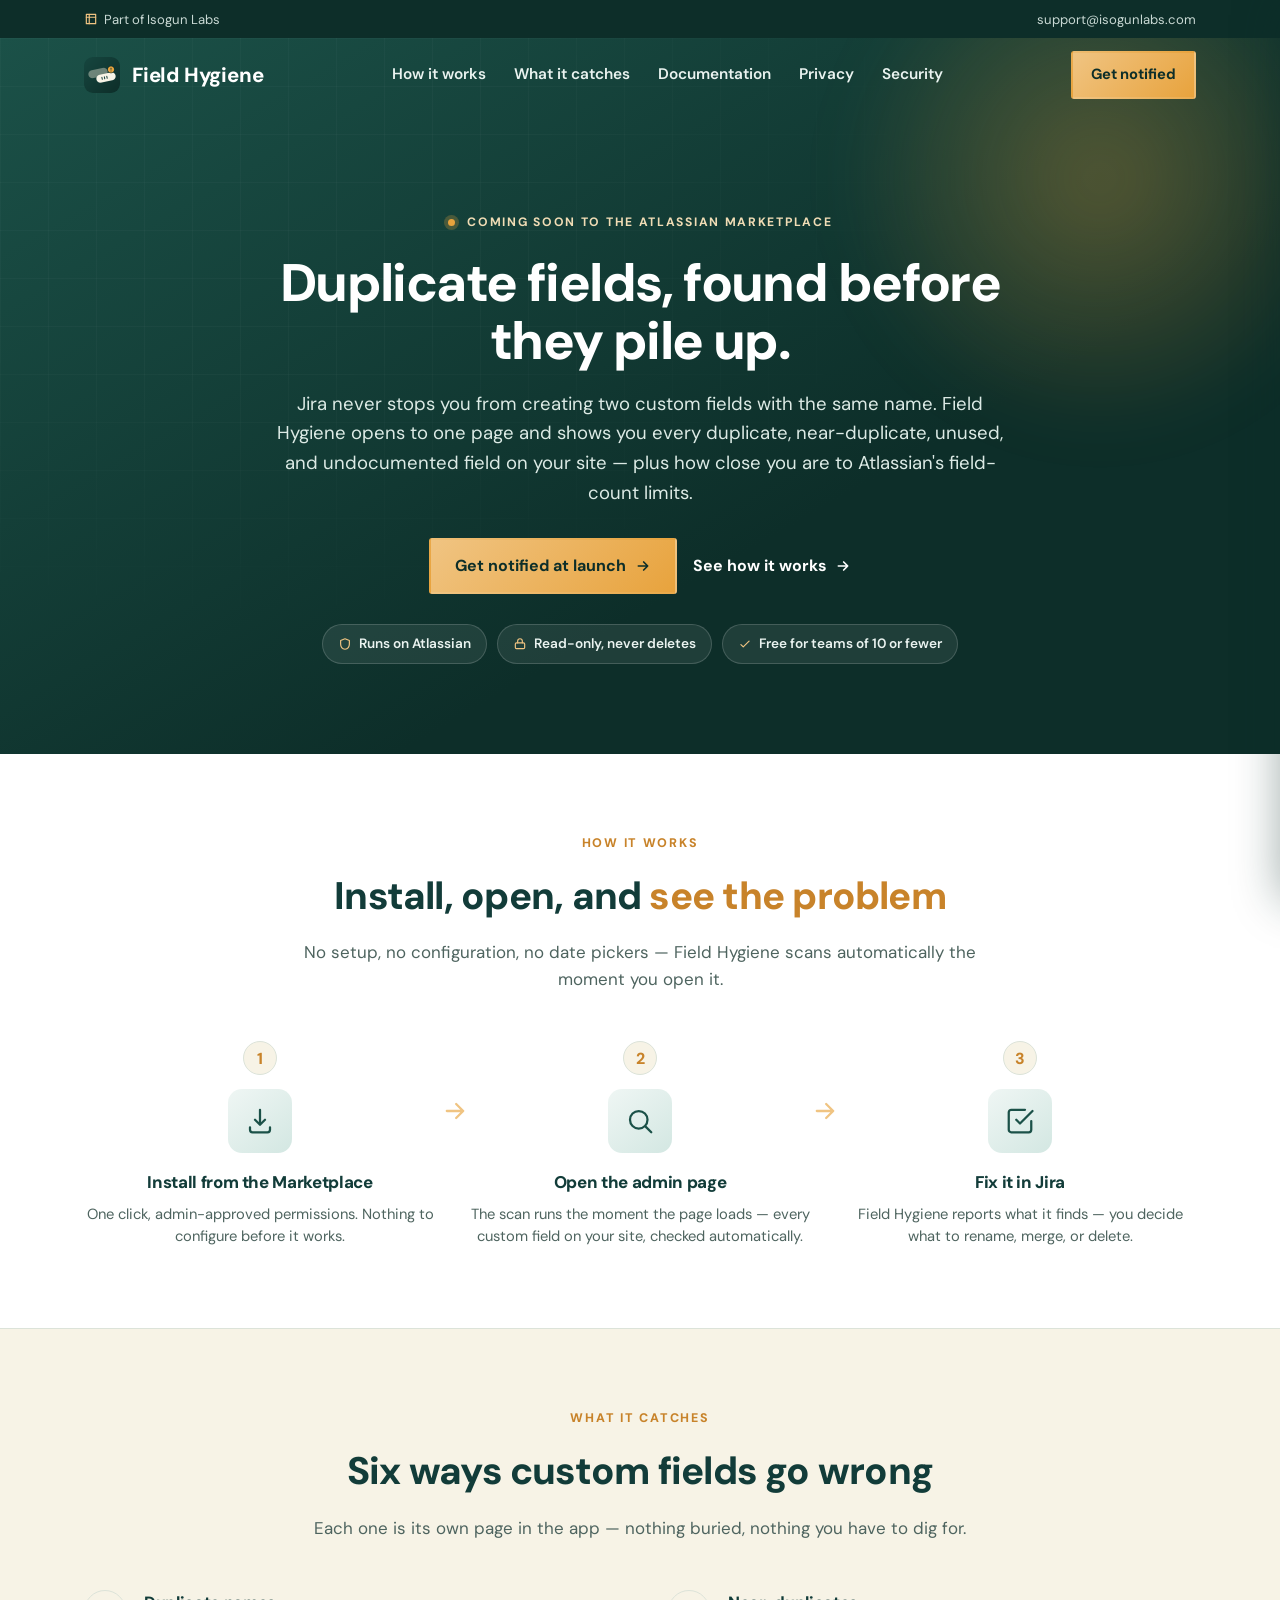
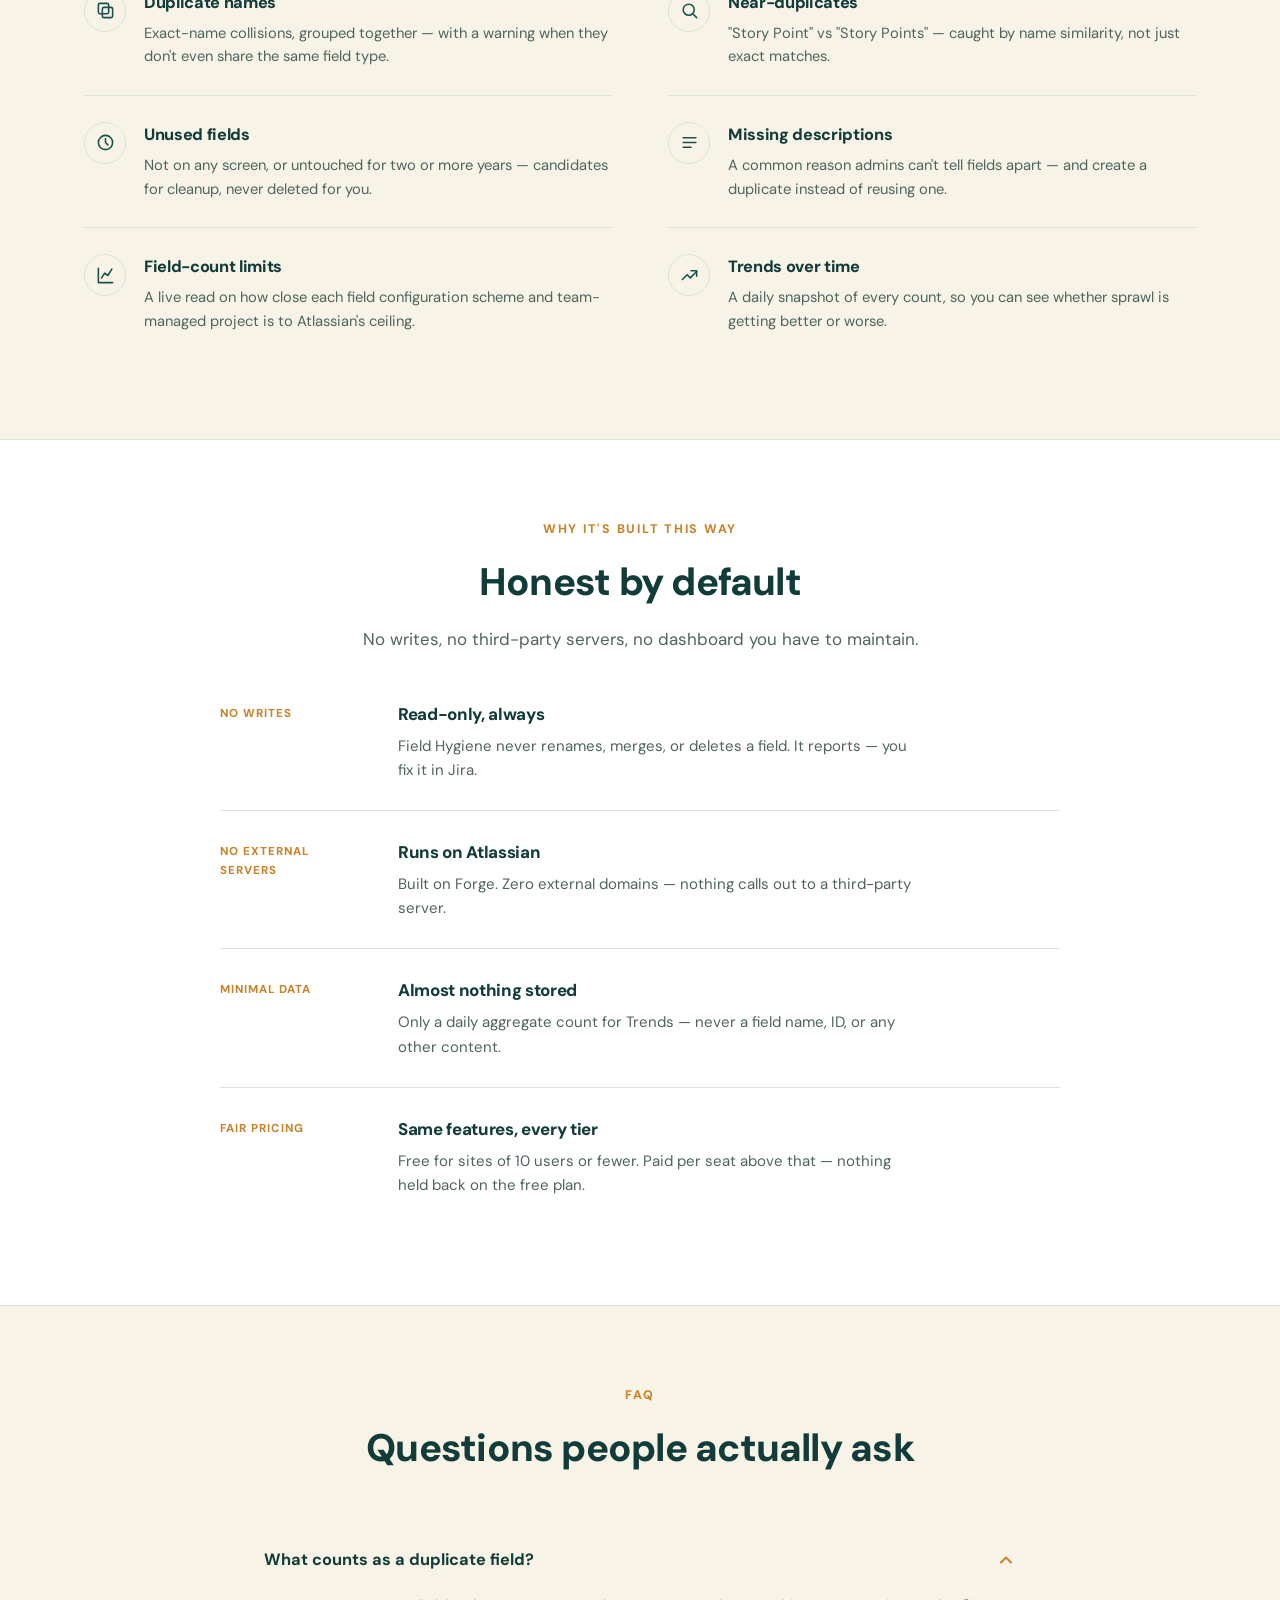
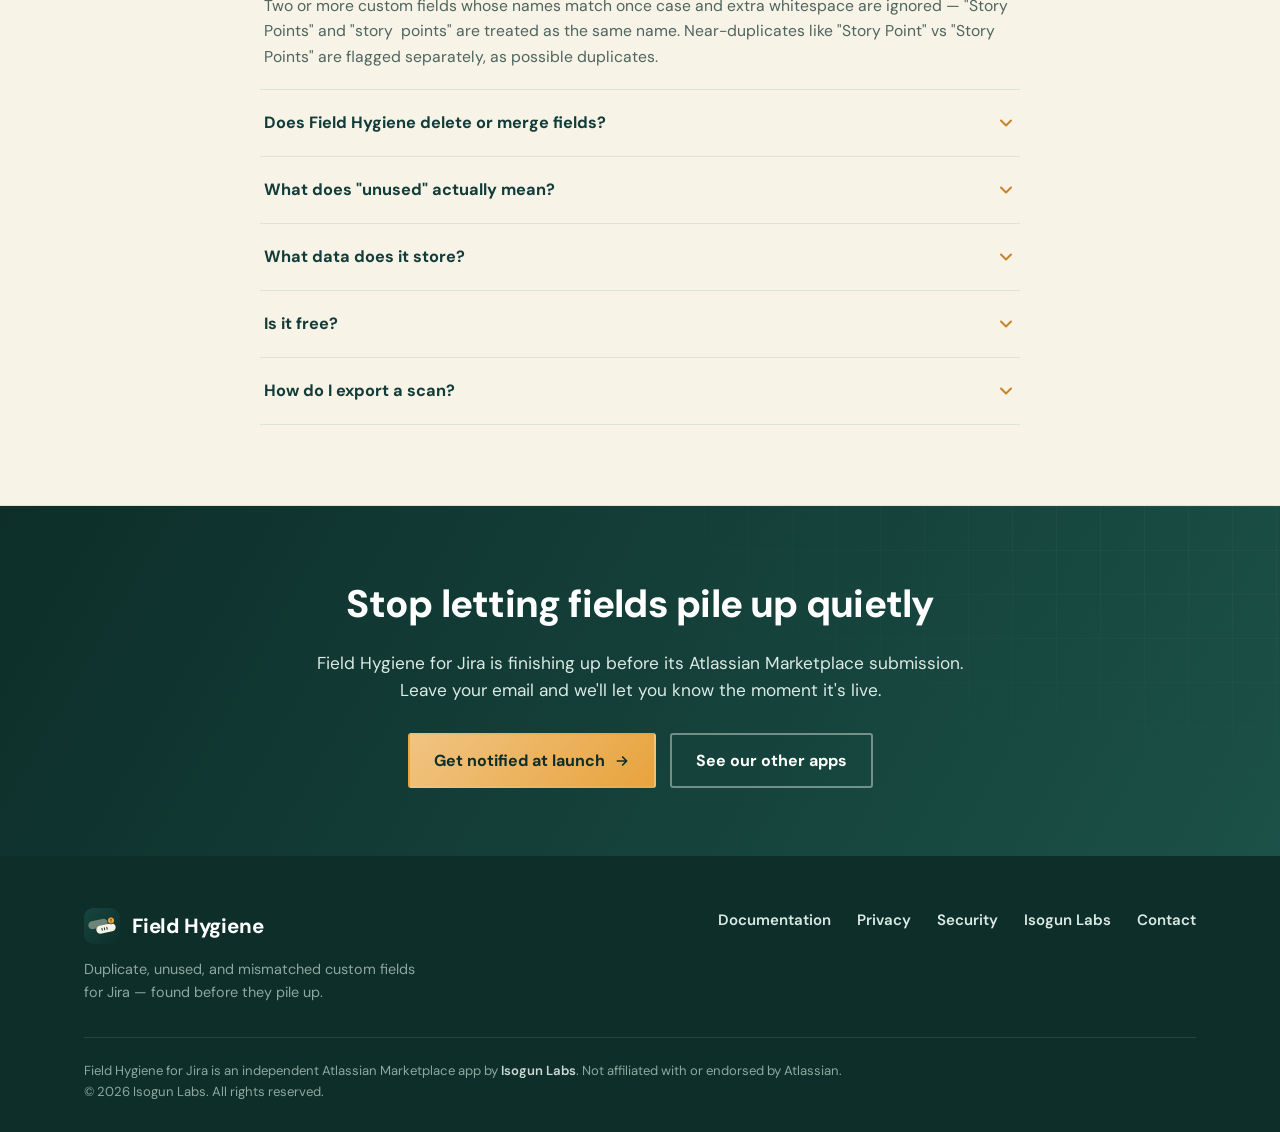
==== index.html @ 9a9a5053 "Replace card grids with two distinct list layouts, add SEO metadata "What it catches" and "Why it's " ====
<!doctype html>
<html lang="en">
<head>
<meta charset="utf-8">
<meta name="viewport" content="width=device-width, initial-scale=1">
<meta name="color-scheme" content="light">
<meta name="author" content="Isogun Labs">
<meta name="robots" content="index, follow">
<meta name="theme-color" content="#123C39">
<!-- Google Search Console: verify via DNS TXT at Porkbun once this property is registered, matching the isogunlabs-home/Recap pattern — no meta tag needed. -->
<!-- Bing Webmaster Tools: <meta name="msvalidate.01" content="PASTE_TOKEN_HERE"> once registered. -->
<title>Field Hygiene for Jira — Find Duplicate & Unused Custom Fields</title>
<meta name="description" content="Field Hygiene for Jira finds duplicate, unused, and mismatched custom fields on one page — before they become clutter. Runs entirely on Atlassian.">
<link rel="canonical" href="https://field-hygiene.isogunlabs.com/">

<meta property="og:type" content="website">
<meta property="og:title" content="Field Hygiene for Jira — Find Duplicate & Unused Custom Fields">
<meta property="og:description" content="Duplicate fields, unused fields, missing descriptions, and how close you are to Atlassian's field-count limits — one page, no setup.">
<meta property="og:url" content="https://field-hygiene.isogunlabs.com/">
<meta property="og:image" content="https://field-hygiene.isogunlabs.com/assets/img/field-hygiene-thumbnail.png">
<meta property="og:image:width" content="1280">
<meta property="og:image:height" content="720">
<meta property="og:site_name" content="Field Hygiene for Jira">
<meta property="og:locale" content="en_US">
<meta name="twitter:card" content="summary_large_image">
<meta name="twitter:site" content="@isogunlabs">
<meta name="twitter:title" content="Field Hygiene for Jira">
<meta name="twitter:description" content="Duplicate fields, unused fields, missing descriptions, and field-count limits — one page, no setup.">
<meta name="twitter:image" content="https://field-hygiene.isogunlabs.com/assets/img/field-hygiene-thumbnail.png">

<link rel="icon" href="/assets/img/field-hygiene-logo.svg" type="image/svg+xml">
<link rel="icon" href="/assets/img/field-hygiene-logo-144.png" sizes="144x144" type="image/png">
<link rel="apple-touch-icon" href="/assets/img/field-hygiene-logo-144.png">

<link rel="preload" as="font" type="font/woff2" href="/assets/fonts/dm-sans-latin.woff2" crossorigin>

<script type="application/ld+json">
{
  "@context": "https://schema.org",
  "@graph": [
    {
      "@type": "Organization",
      "name": "Isogun Labs",
      "url": "https://isogunlabs.com/",
      "logo": "https://field-hygiene.isogunlabs.com/assets/img/field-hygiene-logo-144.png",
      "sameAs": [
        "https://www.linkedin.com/company/isogun-labs",
        "https://x.com/isogunlabs",
        "https://www.instagram.com/isogunlabs/",
        "https://www.youtube.com/@isogun_labs"
      ]
    },
    {
      "@type": "BreadcrumbList",
      "itemListElement": [
        { "@type": "ListItem", "position": 1, "name": "Field Hygiene for Jira", "item": "https://field-hygiene.isogunlabs.com/" }
      ]
    },
    {
      "@type": "SoftwareApplication",
      "name": "Field Hygiene for Jira",
      "applicationCategory": "BusinessApplication",
      "operatingSystem": "Atlassian Jira Cloud",
      "url": "https://field-hygiene.isogunlabs.com/",
      "image": "https://field-hygiene.isogunlabs.com/assets/img/field-hygiene-thumbnail.png",
      "description": "Field Hygiene for Jira finds duplicate, near-duplicate, unused, and undocumented custom fields, plus how close your site is to Atlassian's field-count limits, all on one page. Runs entirely on Atlassian.",
      "publisher": { "@type": "Organization", "name": "Isogun Labs", "url": "https://isogunlabs.com/" },
      "offers": {
        "@type": "Offer",
        "price": "0",
        "priceCurrency": "USD",
        "description": "Free for Jira sites of 10 users or fewer, with every feature included. Paid per seat above that, same features at every tier."
      }
    },
    {
      "@type": "FAQPage",
      "mainEntity": [
        {
          "@type": "Question", "name": "What counts as a duplicate field?",
          "acceptedAnswer": { "@type": "Answer", "text": "Two or more custom fields whose names match once case and extra whitespace are ignored — \"Story Points\" and \"story  points\" are treated as the same name. Near-duplicates (like \"Story Point\" vs \"Story Points\") are flagged separately as possible duplicates." }
        },
        {
          "@type": "Question", "name": "Does Field Hygiene delete or merge fields?",
          "acceptedAnswer": { "@type": "Answer", "text": "No. It's read-only — it reports what it finds, and you decide what to do about it directly in Jira. It never renames, merges, or deletes anything." }
        },
        {
          "@type": "Question", "name": "What data does it store?",
          "acceptedAnswer": { "@type": "Answer", "text": "Only a daily aggregate snapshot for the Trends chart — four counts (total custom fields, duplicate groups, unused fields, possible duplicates). Never a field name, field ID, or any other identifying content. See the privacy policy for detail." }
        },
        {
          "@type": "Question", "name": "Is it free?",
          "acceptedAnswer": { "@type": "Answer", "text": "Yes, for sites of 10 users or fewer. Paid per seat above that, with the same features at every tier." }
        }
      ]
    }
  ]
}
</script>

<link rel="stylesheet" href="/assets/css/site.css?v=1">
</head>
<body>

<div class="util">
  <div class="wrap">
    <div class="u-left">
      <svg viewBox="0 0 24 24" fill="none" stroke="currentColor" stroke-width="2" stroke-linecap="round" stroke-linejoin="round" aria-hidden="true"><path d="M4 4h16v16H4z"/><path d="M4 9h16M9 4v16"/></svg>
      <a href="https://isogunlabs.com/">Part of Isogun Labs</a>
    </div>
    <div class="u-right"><a href="mailto:support@isogunlabs.com">support@isogunlabs.com</a></div>
  </div>
</div>

<nav class="nav">
  <div class="wrap">
    <a class="logo" href="/">
      <img src="/assets/img/field-hygiene-logo-144.png" alt="" width="36" height="36">
      <b>Field Hygiene</b>
    </a>
    <div class="nav-mid">
      <a href="#how">How it works</a>
      <a href="#catches">What it catches</a>
      <a href="docs.html">Documentation</a>
      <a href="privacy.html">Privacy</a>
      <a href="security.html">Security</a>
    </div>
    <div class="nav-right">
      <a class="btn btn-amber btn-sm" href="mailto:support@isogunlabs.com?subject=Notify%20me%20when%20Field%20Hygiene%20launches">Get notified</a>
      <button class="hamburger" aria-label="Open menu" aria-expanded="false" aria-controls="mobile-drawer">
        <span></span><span></span><span></span>
      </button>
    </div>
  </div>
</nav>

<div class="drawer-overlay"></div>
<aside class="drawer" id="mobile-drawer">
  <div class="d-head">
    <a class="logo" href="/">
      <img src="/assets/img/field-hygiene-logo-144.png" alt="" width="32" height="32">
      <b>Field Hygiene</b>
    </a>
    <button class="d-close" aria-label="Close menu">
      <svg viewBox="0 0 24 24" fill="none" stroke="currentColor" stroke-width="2.2" stroke-linecap="round" stroke-linejoin="round"><path d="M6 6l12 12M18 6 6 18"/></svg>
    </button>
  </div>
  <nav>
    <a class="d-link" href="#how">How it works</a>
    <a class="d-link" href="#catches">What it catches</a>
    <a class="d-link" href="docs.html">Documentation</a>
    <a class="d-link" href="privacy.html">Privacy</a>
    <a class="d-link" href="security.html">Security</a>
  </nav>
  <a class="btn btn-amber" href="mailto:support@isogunlabs.com?subject=Notify%20me%20when%20Field%20Hygiene%20launches">Get notified</a>
</aside>

<header class="hero">
  <div class="hero-facets" aria-hidden="true"></div>
  <div class="hero-glow" aria-hidden="true"></div>
  <div class="wrap">
    <span class="eyebrow"><span class="dot"></span> Coming soon to the Atlassian Marketplace</span>
    <h1>Duplicate fields, found before they pile up.</h1>
    <p class="lead">Jira never stops you from creating two custom fields with the same name. Field Hygiene opens to one page and shows you every duplicate, near-duplicate, unused, and undocumented field on your site — plus how close you are to Atlassian's field-count limits.</p>
    <div class="hero-actions">
      <a class="btn btn-amber" href="mailto:support@isogunlabs.com?subject=Notify%20me%20when%20Field%20Hygiene%20launches">Get notified at launch
        <svg aria-hidden="true" viewBox="0 0 24 24" fill="none" stroke="currentColor" stroke-width="2.5" stroke-linecap="round" stroke-linejoin="round"><path d="M5 12h14M13 6l6 6-6 6"/></svg>
      </a>
      <a class="btn-text" href="#how">See how it works
        <svg aria-hidden="true" viewBox="0 0 24 24" fill="none" stroke="currentColor" stroke-width="2.5" stroke-linecap="round" stroke-linejoin="round"><path d="M5 12h14M13 6l6 6-6 6"/></svg>
      </a>
    </div>
    <ul class="trust-chips">
      <li><svg viewBox="0 0 24 24" fill="none" stroke="currentColor" stroke-width="2" stroke-linecap="round" stroke-linejoin="round" aria-hidden="true"><path d="M12 3 4.5 6v6c0 5 3.4 8.5 7.5 9 4.1-.5 7.5-4 7.5-9V6L12 3Z"/></svg> Runs on Atlassian</li>
      <li><svg viewBox="0 0 24 24" fill="none" stroke="currentColor" stroke-width="2" stroke-linecap="round" stroke-linejoin="round" aria-hidden="true"><rect x="4" y="10" width="16" height="10" rx="2"/><path d="M8 10V7a4 4 0 0 1 8 0v3"/></svg> Read-only, never deletes</li>
      <li><svg viewBox="0 0 24 24" fill="none" stroke="currentColor" stroke-width="2" stroke-linecap="round" stroke-linejoin="round" aria-hidden="true"><path d="m5 13 4 4L19 7"/></svg> Free for teams of 10 or fewer</li>
    </ul>
  </div>
</header>

<section class="block reveal" id="how">
  <div class="wrap">
    <div class="section-head">
      <div class="kicker">How it works</div>
      <h2>Install, open, and <span class="amber">see the problem</span></h2>
      <p>No setup, no configuration, no date pickers — Field Hygiene scans automatically the moment you open it.</p>
    </div>
    <div class="flow">
      <div class="flow-step">
        <div class="num">1</div>
        <div class="ic" aria-hidden="true"><svg viewBox="0 0 24 24" fill="none" stroke="currentColor" stroke-width="1.8" stroke-linecap="round" stroke-linejoin="round"><path d="M12 3v12M12 15l-4-4M12 15l4-4"/><path d="M4 17v2a2 2 0 0 0 2 2h12a2 2 0 0 0 2-2v-2"/></svg></div>
        <h3>Install from the Marketplace</h3>
        <p>One click, admin-approved permissions. Nothing to configure before it works.</p>
      </div>
      <div class="flow-arrow" style="left:calc(33.33% - 14px);" aria-hidden="true">
        <svg viewBox="0 0 24 24" fill="none" stroke="currentColor" stroke-width="2" stroke-linecap="round" stroke-linejoin="round"><path d="M5 12h14M13 6l6 6-6 6"/></svg>
      </div>
      <div class="flow-step">
        <div class="num">2</div>
        <div class="ic" aria-hidden="true"><svg viewBox="0 0 24 24" fill="none" stroke="currentColor" stroke-width="1.8" stroke-linecap="round" stroke-linejoin="round"><circle cx="11" cy="11" r="7"/><path d="m21 21-4.3-4.3"/></svg></div>
        <h3>Open the admin page</h3>
        <p>The scan runs the moment the page loads — every custom field on your site, checked automatically.</p>
      </div>
      <div class="flow-arrow" style="left:calc(66.66% - 14px);" aria-hidden="true">
        <svg viewBox="0 0 24 24" fill="none" stroke="currentColor" stroke-width="2" stroke-linecap="round" stroke-linejoin="round"><path d="M5 12h14M13 6l6 6-6 6"/></svg>
      </div>
      <div class="flow-step">
        <div class="num">3</div>
        <div class="ic" aria-hidden="true"><svg viewBox="0 0 24 24" fill="none" stroke="currentColor" stroke-width="1.8" stroke-linecap="round" stroke-linejoin="round"><path d="M9 11l3 3L22 4"/><path d="M21 12v7a2 2 0 0 1-2 2H5a2 2 0 0 1-2-2V5a2 2 0 0 1 2-2h11"/></svg></div>
        <h3>Fix it in Jira</h3>
        <p>Field Hygiene reports what it finds — you decide what to rename, merge, or delete.</p>
      </div>
    </div>
  </div>
</section>

<section class="block reveal" id="catches" style="background:var(--panel); border-top:1px solid var(--line); border-bottom:1px solid var(--line);">
  <div class="wrap">
    <div class="section-head">
      <div class="kicker">What it catches</div>
      <h2>Six ways custom fields go wrong</h2>
      <p>Each one is its own page in the app — nothing buried, nothing you have to dig for.</p>
    </div>
    <div class="catch-list">
      <div class="catch-row">
        <div class="catch-ic" aria-hidden="true"><svg viewBox="0 0 24 24" fill="none" stroke="currentColor" stroke-width="2" stroke-linecap="round" stroke-linejoin="round"><rect x="3" y="3" width="13" height="13" rx="2"/><rect x="8" y="8" width="13" height="13" rx="2"/></svg></div>
        <div>
          <h3>Duplicate names</h3>
          <p>Exact-name collisions, grouped together — with a warning when they don't even share the same field type.</p>
        </div>
      </div>
      <div class="catch-row">
        <div class="catch-ic" aria-hidden="true"><svg viewBox="0 0 24 24" fill="none" stroke="currentColor" stroke-width="2" stroke-linecap="round" stroke-linejoin="round"><circle cx="11" cy="11" r="7"/><path d="m21 21-4.3-4.3"/></svg></div>
        <div>
          <h3>Near-duplicates</h3>
          <p>"Story Point" vs "Story Points" — caught by name similarity, not just exact matches.</p>
        </div>
      </div>
      <div class="catch-row">
        <div class="catch-ic" aria-hidden="true"><svg viewBox="0 0 24 24" fill="none" stroke="currentColor" stroke-width="2" stroke-linecap="round" stroke-linejoin="round"><circle cx="12" cy="12" r="9"/><path d="M12 7v5l3 3"/></svg></div>
        <div>
          <h3>Unused fields</h3>
          <p>Not on any screen, or untouched for two or more years — candidates for cleanup, never deleted for you.</p>
        </div>
      </div>
      <div class="catch-row">
        <div class="catch-ic" aria-hidden="true"><svg viewBox="0 0 24 24" fill="none" stroke="currentColor" stroke-width="2" stroke-linecap="round" stroke-linejoin="round"><path d="M4 6h16M4 12h16M4 18h10"/></svg></div>
        <div>
          <h3>Missing descriptions</h3>
          <p>A common reason admins can't tell fields apart — and create a duplicate instead of reusing one.</p>
        </div>
      </div>
      <div class="catch-row">
        <div class="catch-ic" aria-hidden="true"><svg viewBox="0 0 24 24" fill="none" stroke="currentColor" stroke-width="2" stroke-linecap="round" stroke-linejoin="round"><path d="M3 3v18h18"/><path d="M7 15l4-6 4 3 5-8"/></svg></div>
        <div>
          <h3>Field-count limits</h3>
          <p>A live read on how close each field configuration scheme and team-managed project is to Atlassian's ceiling.</p>
        </div>
      </div>
      <div class="catch-row">
        <div class="catch-ic" aria-hidden="true"><svg viewBox="0 0 24 24" fill="none" stroke="currentColor" stroke-width="2" stroke-linecap="round" stroke-linejoin="round"><path d="M3 17l6-6 4 4 8-8"/><path d="M14 6h7v7"/></svg></div>
        <div>
          <h3>Trends over time</h3>
          <p>A daily snapshot of every count, so you can see whether sprawl is getting better or worse.</p>
        </div>
      </div>
    </div>
  </div>
</section>

<section class="block reveal">
  <div class="wrap">
    <div class="section-head">
      <div class="kicker">Why it's built this way</div>
      <h2>Honest by default</h2>
      <p>No writes, no third-party servers, no dashboard you have to maintain.</p>
    </div>
    <div class="tenets">
      <div class="tenet">
        <div class="tag">No writes</div>
        <div>
          <h3>Read-only, always</h3>
          <p>Field Hygiene never renames, merges, or deletes a field. It reports — you fix it in Jira.</p>
        </div>
      </div>
      <div class="tenet">
        <div class="tag">No external servers</div>
        <div>
          <h3>Runs on Atlassian</h3>
          <p>Built on Forge. Zero external domains — nothing calls out to a third-party server.</p>
        </div>
      </div>
      <div class="tenet">
        <div class="tag">Minimal data</div>
        <div>
          <h3>Almost nothing stored</h3>
          <p>Only a daily aggregate count for Trends — never a field name, ID, or any other content.</p>
        </div>
      </div>
      <div class="tenet">
        <div class="tag">Fair pricing</div>
        <div>
          <h3>Same features, every tier</h3>
          <p>Free for sites of 10 users or fewer. Paid per seat above that — nothing held back on the free plan.</p>
        </div>
      </div>
    </div>
  </div>
</section>

<section class="block reveal" style="background:var(--panel); border-top:1px solid var(--line); border-bottom:1px solid var(--line);">
  <div class="wrap">
    <div class="section-head">
      <div class="kicker">FAQ</div>
      <h2>Questions people actually ask</h2>
    </div>
    <div class="faq-list">
      <details class="faq-item" open>
        <summary>What counts as a duplicate field?
          <svg class="chev" viewBox="0 0 24 24" fill="none" stroke="currentColor" stroke-width="2.4" stroke-linecap="round" stroke-linejoin="round" aria-hidden="true"><path d="m6 9 6 6 6-6"/></svg>
        </summary>
        <p>Two or more custom fields whose names match once case and extra whitespace are ignored — "Story Points" and "story&nbsp;&nbsp;points" are treated as the same name. Near-duplicates like "Story Point" vs "Story Points" are flagged separately, as possible duplicates.</p>
      </details>
      <details class="faq-item">
        <summary>Does Field Hygiene delete or merge fields?
          <svg class="chev" viewBox="0 0 24 24" fill="none" stroke="currentColor" stroke-width="2.4" stroke-linecap="round" stroke-linejoin="round" aria-hidden="true"><path d="m6 9 6 6 6-6"/></svg>
        </summary>
        <p>No. It's read-only — it reports what it finds, and you decide what to do about it directly in Jira. It never renames, merges, or deletes anything.</p>
      </details>
      <details class="faq-item">
        <summary>What does "unused" actually mean?
          <svg class="chev" viewBox="0 0 24 24" fill="none" stroke="currentColor" stroke-width="2.4" stroke-linecap="round" stroke-linejoin="round" aria-hidden="true"><path d="m6 9 6 6 6-6"/></svg>
        </summary>
        <p>A field that isn't attached to any screen, or one Jira has tracked as untouched for two or more years. Both are candidates for cleanup, not automatically safe to delete.</p>
      </details>
      <details class="faq-item">
        <summary>What data does it store?
          <svg class="chev" viewBox="0 0 24 24" fill="none" stroke="currentColor" stroke-width="2.4" stroke-linecap="round" stroke-linejoin="round" aria-hidden="true"><path d="m6 9 6 6 6-6"/></svg>
        </summary>
        <p>Only a daily aggregate snapshot for the Trends chart — four counts, never a field name, ID, or any other identifying content. See the <a href="privacy.html">privacy policy</a> for detail.</p>
      </details>
      <details class="faq-item">
        <summary>Is it free?
          <svg class="chev" viewBox="0 0 24 24" fill="none" stroke="currentColor" stroke-width="2.4" stroke-linecap="round" stroke-linejoin="round" aria-hidden="true"><path d="m6 9 6 6 6-6"/></svg>
        </summary>
        <p>Yes, for sites of 10 users or fewer. Paid per seat above that, with the same features at every tier.</p>
      </details>
      <details class="faq-item">
        <summary>How do I export a scan?
          <svg class="chev" viewBox="0 0 24 24" fill="none" stroke="currentColor" stroke-width="2.4" stroke-linecap="round" stroke-linejoin="round" aria-hidden="true"><path d="m6 9 6 6 6-6"/></svg>
        </summary>
        <p>Click Export, then select all the text in the box that appears and copy it — paste it into a ticket, a spreadsheet, or a message.</p>
      </details>
    </div>
  </div>
</section>

<section class="cta reveal">
  <div class="cta-facets" aria-hidden="true"></div>
  <div class="wrap">
    <h2>Stop letting fields pile up quietly</h2>
    <p>Field Hygiene for Jira is finishing up before its Atlassian Marketplace submission. Leave your email and we'll let you know the moment it's live.</p>
    <div class="cta-actions">
      <a class="btn btn-amber" href="mailto:support@isogunlabs.com?subject=Notify%20me%20when%20Field%20Hygiene%20launches">Get notified at launch
        <svg aria-hidden="true" viewBox="0 0 24 24" fill="none" stroke="currentColor" stroke-width="2.5" stroke-linecap="round" stroke-linejoin="round"><path d="M5 12h14M13 6l6 6-6 6"/></svg>
      </a>
      <a class="btn btn-ghost-light" href="https://isogunlabs.com/get-started/">See our other apps</a>
    </div>
  </div>
</section>

<footer>
  <div class="wrap">
    <div class="foot-top">
      <div class="foot-brand">
        <a class="logo" href="/">
          <img src="/assets/img/field-hygiene-logo-144.png" alt="" width="32" height="32">
          <b>Field Hygiene</b>
        </a>
        <p>Duplicate, unused, and mismatched custom fields for Jira — found before they pile up.</p>
      </div>
      <div class="foot-links">
        <a href="docs.html">Documentation</a>
        <a href="privacy.html">Privacy</a>
        <a href="security.html">Security</a>
        <a href="https://isogunlabs.com/">Isogun Labs</a>
        <a href="mailto:support@isogunlabs.com">Contact</a>
      </div>
    </div>
    <div class="foot-bottom">
      Field Hygiene for Jira is an independent Atlassian Marketplace app by <a href="https://isogunlabs.com/">Isogun Labs</a>. Not affiliated with or endorsed by Atlassian.<br>
      © 2026 Isogun Labs. All rights reserved.
    </div>
  </div>
</footer>

<script src="/assets/js/site.js?v=1" defer></script>
</body>
</html>
---- assets/css/site.css ----
/* ============================================================
   Field Hygiene for Jira — shared site styles
   Same component language as recap.isogunlabs.com, different
   color identity — teal/amber, drawn from the app's own logo
   (assets/marketplace/logo.svg), not Recap's amber/brown scheme.
   ============================================================ */
@font-face {
  font-family: 'DM Sans';
  font-style: normal;
  font-weight: 400 800;
  font-display: swap;
  src: url('/assets/fonts/dm-sans-latin.woff2') format('woff2');
  unicode-range: U+0000-00FF, U+0131, U+0152-0153, U+02BB-02BC, U+02C6, U+02DA, U+02DC, U+0304, U+0308, U+0329, U+2000-206F, U+20AC, U+2122, U+2191, U+2193, U+2212, U+2215, U+FEFF, U+FFFD;
}
@font-face {
  font-family: 'DM Sans';
  font-style: normal;
  font-weight: 400 800;
  font-display: swap;
  src: url('/assets/fonts/dm-sans-latin-ext.woff2') format('woff2');
  unicode-range: U+0100-02BA, U+02BD-02C5, U+02C7-02CC, U+02CE-02D7, U+02DD-02FF, U+0304, U+0308, U+0329, U+1D00-1DBF, U+1E00-1E9F, U+1EF2-1EFF, U+2020, U+20A0-20AB, U+20AD-20C0, U+2113, U+2C60-2C7F, U+A720-A7FF;
}

:root {
  --teal-50:#EFF6F4; --teal-100:#D3E7E2; --teal-200:#9FC9BE; --teal-400:#1B5148;
  --teal:#16463F; --teal-600:#123C39; --teal-900:#0D2E29;
  --amber-100:#FBE3BB; --amber-200:#F0C482; --amber:#E8A33D; --amber-600:#C8832A;
  --ink:#123C39; --body:#4E645F; --bg:#FFFFFF; --panel:#F7F3E6; --panel-2:#EDE6D3;
  --line:#DCE3D9; --white:#FFFFFF; --green:#15803D; --green-bg:#E7F4EC;
  --shadow:0 1px 2px rgba(13,46,41,.06), 0 10px 28px rgba(13,46,41,.09);
  --shadow-lg:0 2px 6px rgba(13,46,41,.07), 0 30px 64px rgba(13,46,41,.18);
  --maxw:1160px;
  --ff:'DM Sans',-apple-system,BlinkMacSystemFont,"Segoe UI",Roboto,Helvetica,Arial,sans-serif;
}
* { box-sizing: border-box; }
html { scroll-behavior: smooth; }
body { margin:0; font-family:var(--ff); color:var(--ink); background:var(--bg); line-height:1.6; -webkit-font-smoothing:antialiased; text-rendering:optimizeLegibility; overflow-x:hidden; }
a { color:inherit; }
img { max-width:100%; display:block; }
.wrap { max-width:var(--maxw); margin:0 auto; padding:0 24px; }
.wrap-wide { max-width:1360px; }
:focus-visible { outline:2px solid var(--amber); outline-offset:3px; border-radius:4px; }
h1,h2,h3 { letter-spacing:-.02em; }
.amber { color:var(--amber-600); }
code { background:var(--panel); border:1px solid var(--line); padding:.1em .4em; border-radius:4px; font-size:.9em; }
pre { background:#0D2E29; color:#F7F3E6; border-radius:10px; padding:16px 18px; overflow-x:auto; font-size:.85rem; line-height:1.5; }
pre code { background:none; border:0; color:inherit; padding:0; }
table { border-collapse:collapse; width:100%; margin:12px 0; font-size:.95rem; }
th, td { text-align:left; padding:10px 12px; border-bottom:1px solid var(--line); vertical-align:top; }
th { background:var(--panel); font-weight:700; }

/* buttons */
.btn { display:inline-flex; align-items:center; gap:9px; font-size:1rem; font-weight:700; text-decoration:none; padding:13px 24px; border-radius:3px; transition:transform .16s, box-shadow .25s, background .2s, color .2s; cursor:pointer; border:2px solid transparent; }
.btn svg { width:16px; height:16px; transition:transform .2s; }
.btn-amber { color:var(--teal-900); background:linear-gradient(135deg,var(--amber-200),var(--amber)); }
.btn-amber:hover { transform:translateY(-2px); }
.btn-amber:hover svg { transform:translateX(4px); }
.btn-ghost { color:var(--ink); border-color:var(--line); background:var(--white); }
.btn-ghost:hover { border-color:var(--amber); color:var(--amber-600); }
.btn-ghost-light { color:#fff; border-color:rgba(255,255,255,.4); background:transparent; }
.btn-ghost-light:hover { border-color:#fff; }
.btn-text { display:inline-flex; align-items:center; gap:8px; font-weight:700; text-decoration:none; color:var(--amber-600); }
.btn-text svg { width:16px; height:16px; transition:transform .2s; }
.btn-text:hover svg { transform:translateX(4px); }
.btn-sm { padding:10px 18px; font-size:.92rem; }

/* utility bar */
.util { background:var(--teal-900); color:#C9D9D4; font-size:.82rem; }
.util .wrap { display:flex; align-items:center; justify-content:space-between; height:38px; }
.util a { color:#C9D9D4; text-decoration:none; }
.util .u-left a:hover, .util .u-right a:hover { color:#fff; }
.util .u-left { display:flex; align-items:center; gap:6px; }
.util .u-left svg { width:14px; height:14px; color:var(--amber-200); }

/* nav */
.nav { position:sticky; top:0; z-index:60; background:transparent; box-shadow:0 1px 0 rgba(255,255,255,0); transition:box-shadow .4s ease; }
.nav::before { content:""; position:absolute; inset:0; z-index:-1; background:linear-gradient(135deg,var(--teal-400),var(--teal-900)); opacity:0; transition:opacity .4s ease; }
.nav .wrap { display:flex; align-items:center; justify-content:space-between; height:74px; transition:height .3s ease; }
.nav.scrolled, .nav.nav-solid { box-shadow:0 10px 28px rgba(13,46,41,.28); }
.nav.scrolled::before, .nav.nav-solid::before { opacity:1; }
.nav.scrolled .wrap, .nav.nav-solid .wrap { height:60px; }
.logo { display:inline-flex; align-items:center; gap:12px; text-decoration:none; }
.logo img { height:36px; width:auto; flex:none; display:block; border-radius:9px; }
.logo b { color:#fff; font-size:1.28rem; font-weight:800; letter-spacing:-.01em; }
.nav-mid { display:flex; align-items:center; gap:28px; }
.nav-mid a { color:#EAF3F0; text-decoration:none; font-weight:600; font-size:.96rem; padding:6px 0; border-bottom:2px solid transparent; transition:border-color .2s,color .2s; }
.nav-mid a:hover, .nav-mid a.active { border-color:#fff; }
.nav-right { display:flex; align-items:center; gap:14px; }
.hamburger { display:none; background:none; border:0; cursor:pointer; padding:8px; }
.hamburger span { display:block; width:22px; height:2px; background:#fff; border-radius:2px; margin:5px 0; transition:transform .3s ease, opacity .2s ease; }
.hamburger.open span:nth-child(1){ transform:translateY(7px) rotate(45deg); }
.hamburger.open span:nth-child(2){ opacity:0; }
.hamburger.open span:nth-child(3){ transform:translateY(-7px) rotate(-45deg); }
.drawer-overlay { position:fixed; inset:0; background:rgba(13,46,41,.5); opacity:0; visibility:hidden; transition:opacity .3s ease, visibility .3s ease; z-index:90; }
.drawer-overlay.open { opacity:1; visibility:visible; }
.drawer { position:fixed; top:0; right:0; height:100%; width:min(300px,86vw); background:linear-gradient(160deg,var(--teal-400),var(--teal-900)); box-shadow:-14px 0 44px rgba(13,46,41,.4); transform:translateX(105%); transition:transform .32s cubic-bezier(.4,0,.2,1); z-index:100; display:flex; flex-direction:column; padding:20px 22px 26px; }
.drawer.open { transform:none; }
.drawer .d-head { display:flex; align-items:center; justify-content:space-between; margin-bottom:18px; }
.drawer .d-close { background:none; border:0; color:#fff; cursor:pointer; padding:6px; line-height:0; }
.drawer .d-close svg { width:24px; height:24px; }
.drawer nav { display:flex; flex-direction:column; }
.drawer a.d-link { display:block; color:#fff; text-decoration:none; font-weight:600; font-size:1.05rem; padding:14px 2px; border-bottom:1px solid rgba(255,255,255,.16); }
.drawer .btn { margin-top:20px; justify-content:center; }
body.drawer-open { overflow:hidden; }
@media (max-width:820px){ .nav-mid{ display:none; } .util{ display:none; } .hamburger{ display:block; } .nav-right .btn-amber{ display:none; } }

/* hero */
.hero { position:relative; margin-top:-74px; padding-top:74px; background:linear-gradient(150deg,var(--teal-400),var(--teal-900) 65%); color:#fff; overflow:hidden; }
.hero-facets { position:absolute; inset:0; opacity:.5; background-image:linear-gradient(rgba(255,255,255,.05) 1px,transparent 1px),linear-gradient(90deg,rgba(255,255,255,.05) 1px,transparent 1px); background-size:48px 48px; mask-image:radial-gradient(ellipse 75% 90% at 20% 20%,#000 30%,transparent 75%); -webkit-mask-image:radial-gradient(ellipse 75% 90% at 20% 20%,#000 30%,transparent 75%); }
.hero-glow { position:absolute; width:520px; height:520px; border-radius:50%; background:radial-gradient(circle,rgba(232,163,61,.32),transparent 70%); filter:blur(30px); top:-120px; right:-80px; animation:float 9s ease-in-out infinite; }
@keyframes float { 0%,100%{ transform:translate(0,0); } 50%{ transform:translate(-24px,26px); } }
.hero .wrap { position:relative; z-index:1; padding:96px 24px 90px; max-width:880px; text-align:center; }
.hero .wrap.hero-left { text-align:left; margin:0; max-width:1280px; display:grid; grid-template-columns:1fr; }
.eyebrow { font-size:.76rem; font-weight:700; letter-spacing:.14em; text-transform:uppercase; color:#F0DCB5; }
.eyebrow .dot { display:inline-block; width:7px; height:7px; margin-right:8px; border-radius:50%; background:var(--amber); box-shadow:0 0 0 4px rgba(232,163,61,.25); vertical-align:middle; }
.hero h1 { font-size:clamp(2.1rem,4.8vw,3.3rem); line-height:1.1; font-weight:800; margin:20px 0 0; letter-spacing:-.03em; }
.hero .lead { font-size:clamp(1.02rem,1.5vw,1.16rem); color:#DCEAE5; max-width:56ch; margin:20px auto 0; }
.hero-actions { display:flex; flex-wrap:wrap; align-items:center; justify-content:center; gap:16px; margin-top:30px; }
.hero-actions .btn-text { color:#fff; }
.trust-chips { list-style:none; display:flex; flex-wrap:wrap; justify-content:center; gap:10px; padding:0; margin:30px 0 0; }
.trust-chips li { display:inline-flex; align-items:center; gap:7px; background:rgba(255,255,255,.08); border:1px solid rgba(255,255,255,.16); border-radius:999px; padding:8px 15px; font-size:.85rem; font-weight:600; color:#EAF3F0; }
.trust-chips svg { width:14px; height:14px; color:var(--amber-200); flex:none; }

/* section scaffolding */
section.block { padding:80px 0; }
.kicker { font-size:.78rem; font-weight:800; letter-spacing:.14em; text-transform:uppercase; color:var(--amber-600); }
.section-head { max-width:680px; margin:0 auto 48px; text-align:center; }
.section-head h2 { font-size:clamp(1.7rem,3.4vw,2.4rem); font-weight:800; margin:12px 0 12px; }
.section-head p { color:var(--body); font-size:1.06rem; margin:0; }

/* how it works — flow steps */
.flow { display:grid; grid-template-columns:repeat(3,1fr); gap:28px; position:relative; }
.flow-step { text-align:center; }
.flow-step .num { width:34px; height:34px; border-radius:50%; background:var(--panel); border:1px solid var(--line); color:var(--amber-600); font-weight:800; display:grid; place-items:center; margin:0 auto 14px; }
.flow-step .ic { width:64px; height:64px; border-radius:14px; display:grid; place-items:center; background:linear-gradient(140deg,var(--teal-50),var(--teal-100)); color:var(--teal-400); margin:0 auto 16px; }
.flow-step .ic svg { width:30px; height:30px; }
.flow-step h3 { margin:0 0 6px; font-size:1.06rem; font-weight:800; color:var(--ink); }
.flow-step p { margin:0; color:var(--body); font-size:.92rem; line-height:1.55; }
.flow-arrow { position:absolute; top:56px; width:28px; height:28px; color:var(--amber-200); }
.flow-arrow svg { width:100%; height:100%; }

/* what it catches — divided index list, no cards */
.catch-list { display:grid; grid-template-columns:repeat(2,1fr); column-gap:56px; }
.catch-row { display:grid; grid-template-columns:42px 1fr; gap:18px; align-items:start; padding:26px 0; border-top:1px solid var(--line); }
.catch-list .catch-row:nth-child(1), .catch-list .catch-row:nth-child(2) { border-top:0; padding-top:0; }
.catch-ic { width:42px; height:42px; border-radius:50%; border:1px solid var(--line); display:grid; place-items:center; color:var(--teal-400); }
.catch-ic svg { width:19px; height:19px; }
.catch-row h3 { margin:0 0 6px; font-size:1.02rem; font-weight:800; color:var(--ink); }
.catch-row p { margin:0; color:var(--body); font-size:.92rem; }

/* why it's built this way — tag-led statement list, no cards */
.tenets { max-width:840px; margin:0 auto; }
.tenet { display:grid; grid-template-columns:150px 1fr; gap:28px; align-items:start; padding:28px 0; border-top:1px solid var(--line); }
.tenets .tenet:first-child { border-top:0; padding-top:0; }
.tenet .tag { font-size:.72rem; font-weight:800; letter-spacing:.09em; text-transform:uppercase; color:var(--amber-600); padding-top:4px; }
.tenet h3 { margin:0 0 6px; font-size:1.06rem; font-weight:800; color:var(--ink); }
.tenet p { margin:0; color:var(--body); font-size:.94rem; max-width:52ch; }

/* FAQ accordion */
.faq-list { max-width:760px; margin:0 auto; }
.faq-item { border-bottom:1px solid var(--line); }
.faq-item summary { cursor:pointer; list-style:none; display:flex; align-items:center; justify-content:space-between; gap:16px; padding:20px 4px; font-weight:700; font-size:1.02rem; color:var(--ink); }
.faq-item summary::-webkit-details-marker { display:none; }
.faq-item summary .chev { flex:none; width:20px; height:20px; color:var(--amber-600); transition:transform .25s ease; }
.faq-item[open] summary .chev { transform:rotate(180deg); }
.faq-item p { margin:0 4px 20px; color:var(--body); font-size:.98rem; line-height:1.6; }

/* CTA band */
.cta { position:relative; background:linear-gradient(120deg,var(--teal-900),var(--teal-400)); color:#fff; overflow:hidden; }
.cta-facets { position:absolute; inset:0; opacity:.35; background-image:linear-gradient(rgba(255,255,255,.08) 1px,transparent 1px),linear-gradient(90deg,rgba(255,255,255,.08) 1px,transparent 1px); background-size:44px 44px; mask-image:radial-gradient(ellipse 80% 120% at 100% 0,#000 25%,transparent 72%); -webkit-mask-image:radial-gradient(ellipse 80% 120% at 100% 0,#000 25%,transparent 72%); }
.cta .wrap { position:relative; z-index:1; padding:68px 24px; text-align:center; }
.cta h2 { font-size:clamp(1.8rem,3.4vw,2.4rem); font-weight:800; margin:0 0 14px; }
.cta p { color:#DCEAE5; font-size:1.08rem; max-width:54ch; margin:0 auto 28px; }
.cta-actions { display:flex; flex-wrap:wrap; gap:14px; justify-content:center; }

/* pill / badge */
.pill { display:inline-block; font-size:.8rem; font-weight:700; color:var(--green); background:var(--green-bg); border-radius:999px; padding:4px 13px; margin-bottom:14px; }

/* footer */
footer { background:var(--teal-900); color:#B9CCC6; }
footer .wrap { padding:52px 24px 30px; }
.foot-top { display:flex; flex-wrap:wrap; justify-content:space-between; gap:32px; margin-bottom:32px; }
.foot-brand .logo { margin-bottom:14px; }
.foot-brand p { color:#8FA79F; font-size:.9rem; max-width:34ch; margin:0; }
.foot-brand .partner-badge { display:block; height:26px; width:auto; margin-top:18px; opacity:.9; }
.foot-links { display:flex; flex-wrap:wrap; gap:10px 26px; }
.foot-links a { color:#DCEAE5; text-decoration:none; font-size:.94rem; font-weight:600; }
.foot-links a:hover { color:#fff; }
.foot-bottom { border-top:1px solid rgba(255,255,255,.1); padding-top:22px; font-size:.82rem; color:#8FA79F; line-height:1.6; }
.foot-bottom a { color:#C9D9D4; font-weight:600; text-decoration:none; }
.foot-bottom a:hover { color:#fff; }

/* legacy content pages (docs / privacy / security) */
.page-hero { position:relative; margin-top:-74px; padding-top:74px; background:linear-gradient(135deg,var(--teal-400),var(--teal-900)); color:#fff; }
.page-hero .wrap { padding:52px 24px 44px; }
.page-hero .page-title { font-size:clamp(1.7rem,3.4vw,2.3rem); font-weight:800; margin:22px 0 4px; }
.page-hero .updated { opacity:.85; font-size:.9rem; }
.legal { padding:44px 0 24px; }
.legal .lead { font-size:1.05rem; color:var(--body); }
.legal section { border-top:1px solid var(--line); padding-top:24px; margin-top:24px; }
.legal h2 { font-size:1.2rem; margin:0 0 8px; }
.legal a { color:var(--amber-600); font-weight:600; text-decoration:none; }
.legal a:hover { text-decoration:underline; }

.docs-layout { display:flex; align-items:flex-start; max-width:var(--maxw); margin:0 auto; }
.docs-side { width:250px; flex:none; position:sticky; top:0; align-self:flex-start; height:100vh; overflow-y:auto; border-right:1px solid var(--line); padding:32px 20px 40px; }
.docs-side .side-title { font-size:.72rem; text-transform:uppercase; letter-spacing:.08em; color:var(--body); margin:0 0 12px; font-weight:800; }
.docs-side nav a { display:block; padding:7px 12px; margin:2px 0; color:var(--ink); text-decoration:none; font-size:.9rem; border-radius:6px; border-left:3px solid transparent; }
.docs-side nav a:hover { background:var(--panel); }
.docs-side nav a.active { background:var(--panel); color:var(--amber-600); font-weight:700; border-left-color:var(--amber); }
.docs-main { flex:1 1 auto; min-width:0; padding:40px 40px 60px; max-width:800px; }
.docs-main .page-title { font-size:2rem; font-weight:800; margin:0 0 6px; }
.docs-main .lede { color:var(--body); margin:0 0 8px; }
.docs-main section { border-top:1px solid var(--line); padding-top:26px; margin-top:34px; }
.docs-main section:first-of-type { border-top:0; padding-top:0; margin-top:26px; }
.docs-main h2.sec { font-size:1.35rem; margin:0 0 12px; scroll-margin-top:20px; }
.docs-main h3 { font-size:1.02rem; margin:22px 0 4px; }
.docs-main a { color:var(--amber-600); font-weight:600; text-decoration:none; }
.docs-main a:hover { text-decoration:underline; }
ol.steps { padding-left:0; list-style:none; counter-reset:step; }
ol.steps li { counter-increment:step; position:relative; padding:12px 0 12px 48px; border-bottom:1px solid var(--line); }
ol.steps li:last-child { border-bottom:0; }
ol.steps li::before { content:counter(step); position:absolute; left:0; top:12px; width:32px; height:32px; background:var(--panel); color:var(--amber-600); border:1px solid var(--line); border-radius:50%; display:grid; place-items:center; font-weight:700; }
.note { background:var(--panel); border-left:3px solid var(--amber); padding:12px 16px; border-radius:6px; margin:14px 0; }

/* reveal on scroll */
.reveal { opacity:0; transform:translateY(20px); transition:opacity .7s ease, transform .7s ease; }
.reveal.in { opacity:1; transform:none; }

@media (max-width:940px){
  .hero .wrap{ padding:64px 24px 56px; }
  .tenet{ grid-template-columns:110px 1fr; gap:20px; }
  .flow{ grid-template-columns:1fr; gap:36px; }
  .flow-arrow{ display:none; }
  .foot-top{ flex-direction:column; gap:24px; }
  .docs-layout{ display:block; }
  .docs-side{ width:auto; position:static; height:auto; border-right:0; border-bottom:1px solid var(--line); padding:16px 20px; }
  .docs-side nav{ display:flex; flex-wrap:wrap; gap:4px; }
  .docs-side nav a{ border-left:0; padding:6px 10px; }
  .docs-main{ padding:28px 20px 48px; }
}
@media (max-width:560px){
  section.block{ padding:56px 0; }
  .catch-list{ grid-template-columns:1fr; }
  .catch-list .catch-row:nth-child(2){ border-top:1px solid var(--line); padding-top:26px; }
  .tenet{ grid-template-columns:1fr; gap:6px; }
  .tenet .tag{ padding-top:0; }
  .util{ font-size:.78rem; }
}
@media (prefers-reduced-motion: reduce){ *{ animation:none!important; scroll-behavior:auto; } .reveal{ opacity:1; transform:none; transition:none; } .hero-glow{ animation:none; } }
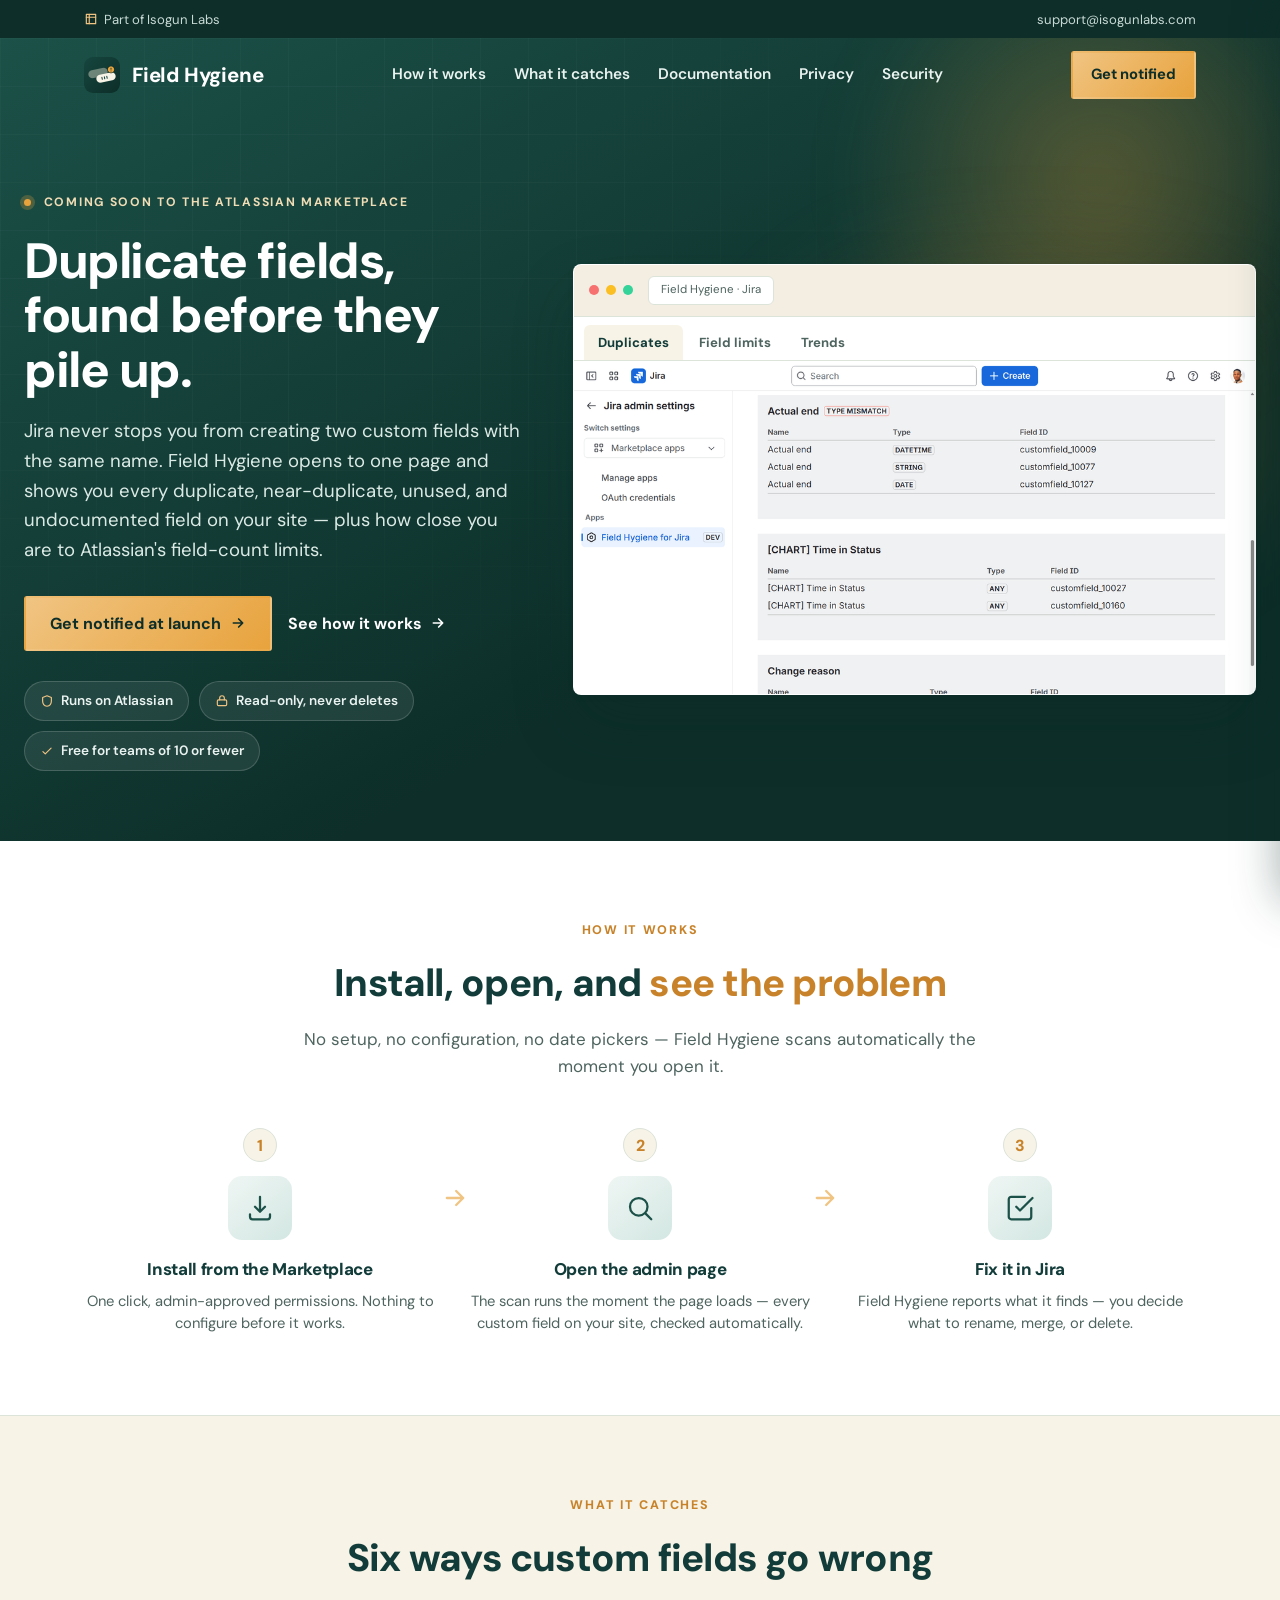
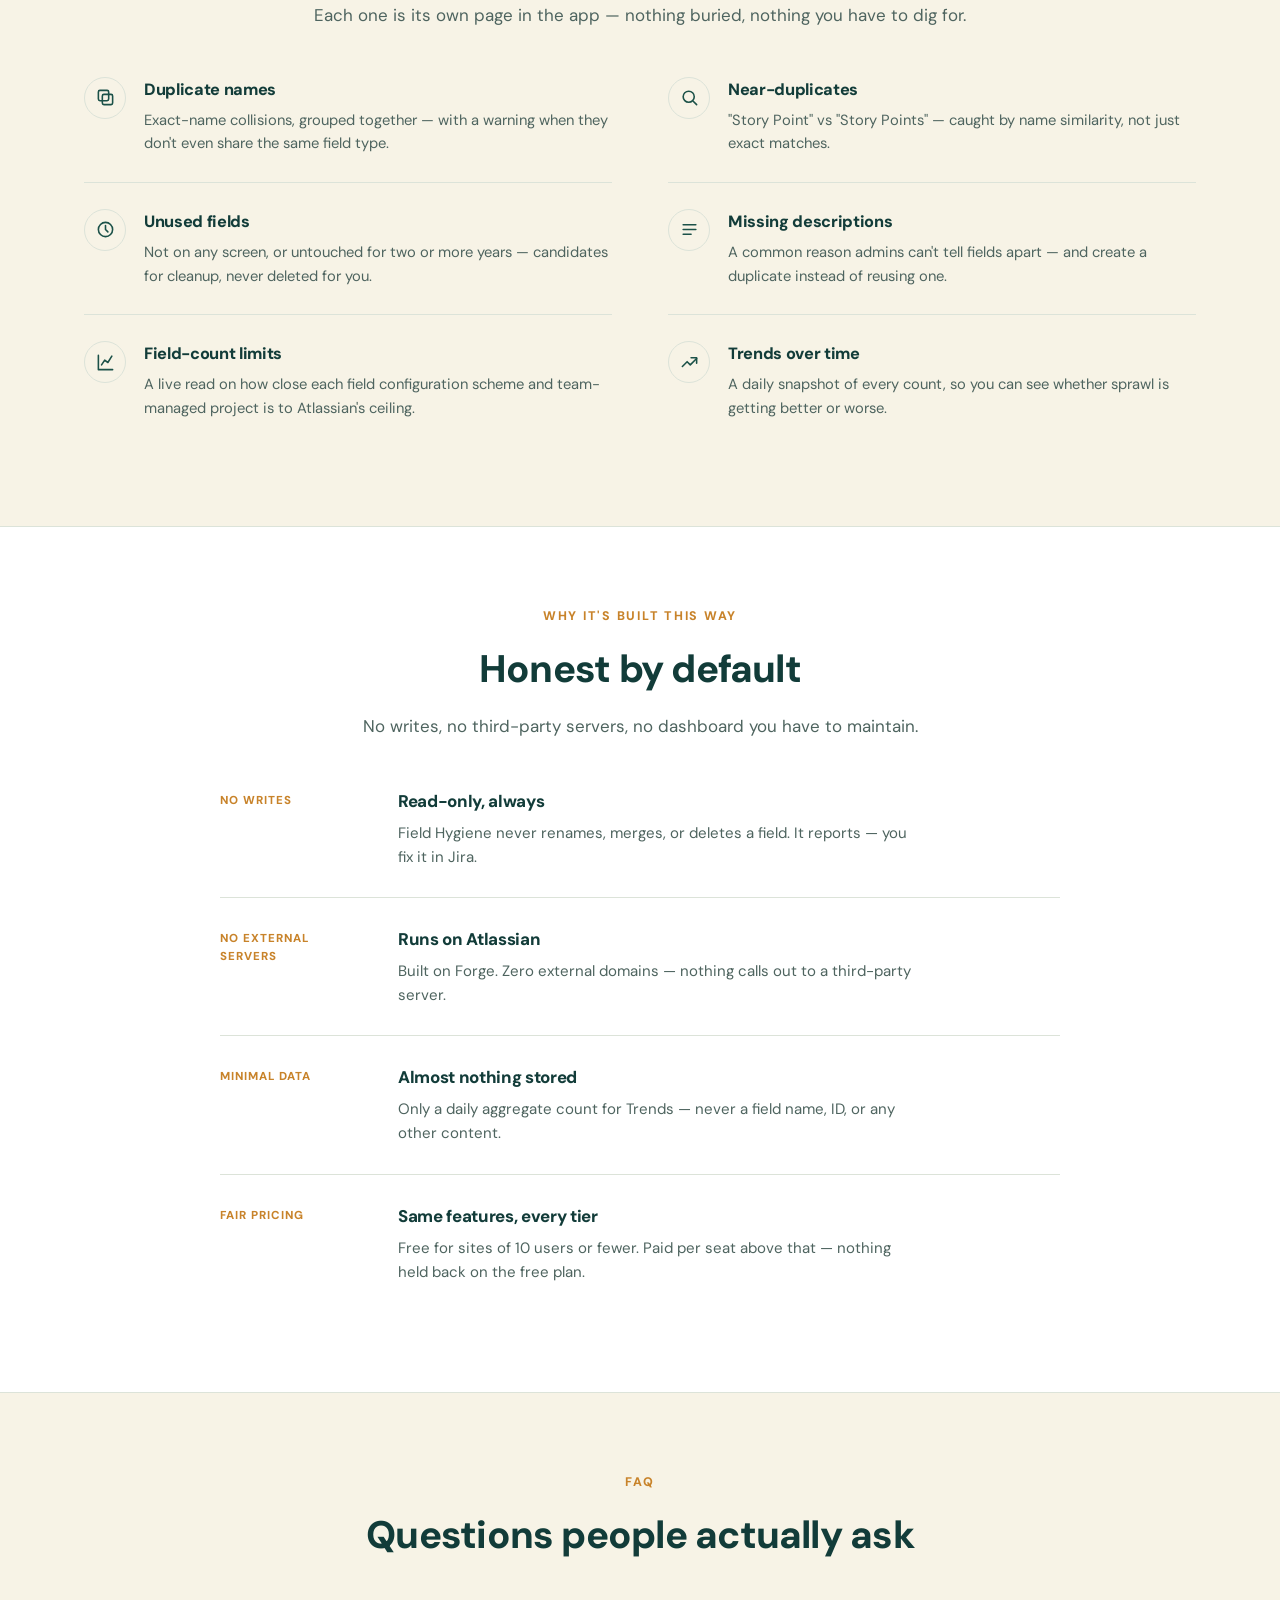
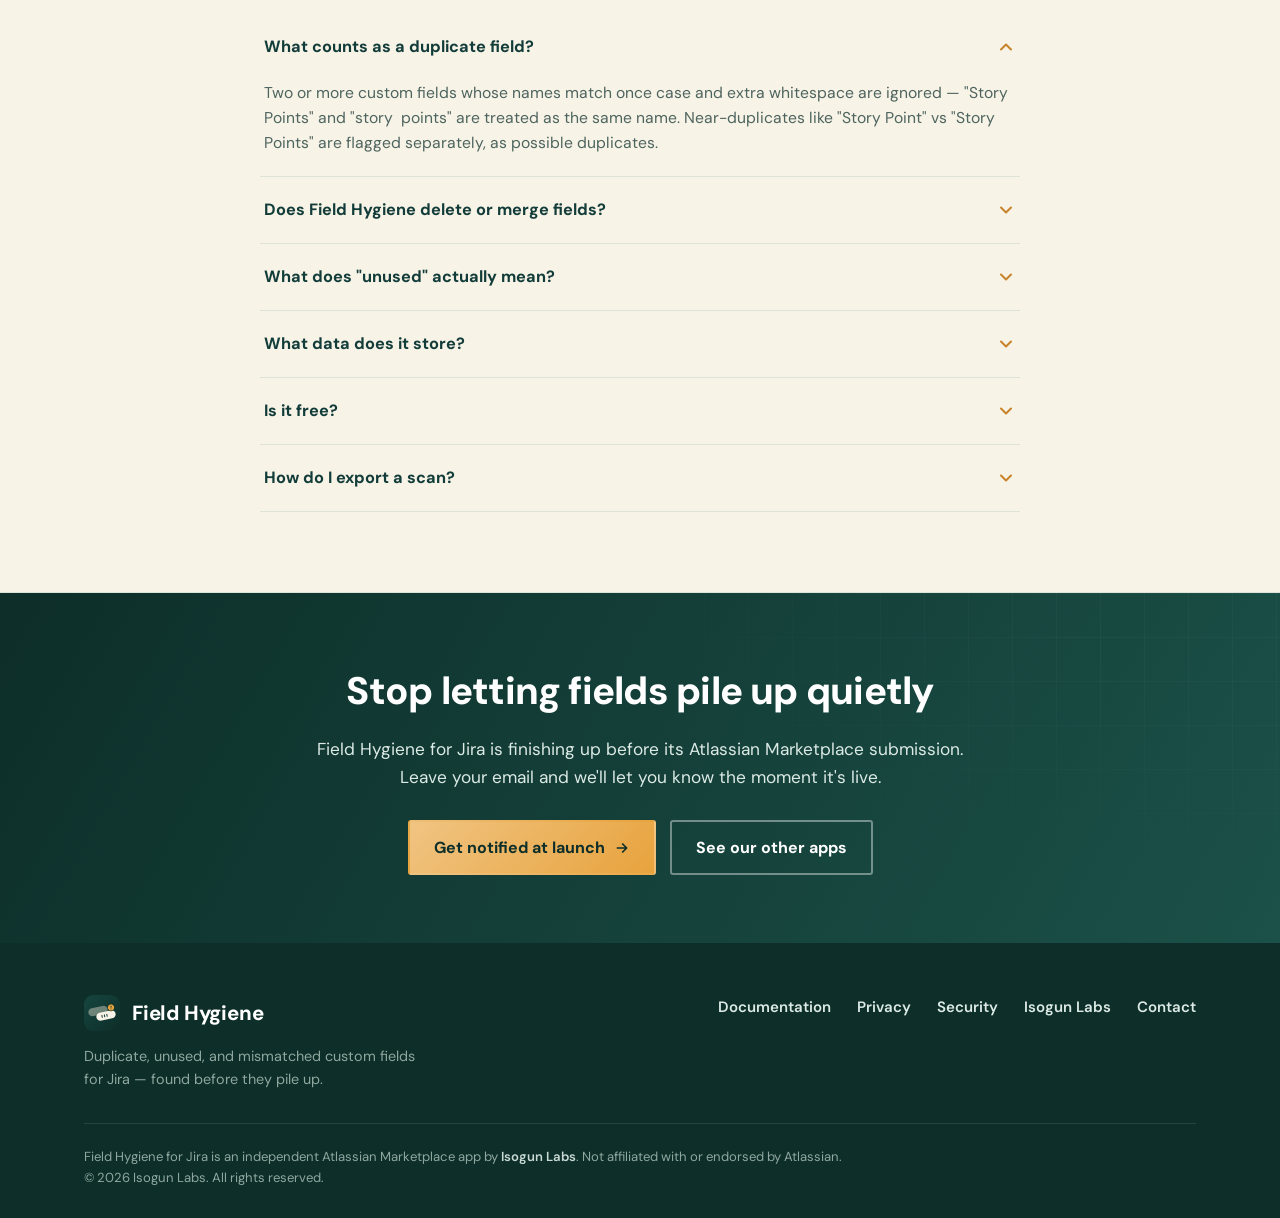
==== commit 9fbb8f0f: "Add real screenshot showcase to the hero, replacing text-only layout Restores the two-column hero pa" ====
--- a/index.html
+++ b/index.html
@@ -97,7 +97,7 @@
 }
 </script>
 
-<link rel="stylesheet" href="/assets/css/site.css?v=1">
+<link rel="stylesheet" href="/assets/css/site.css?v=2">
 </head>
 <body>
 
@@ -158,24 +158,64 @@
   <div class="hero-facets" aria-hidden="true"></div>
   <div class="hero-glow" aria-hidden="true"></div>
   <div class="wrap">
-    <span class="eyebrow"><span class="dot"></span> Coming soon to the Atlassian Marketplace</span>
-    <h1>Duplicate fields, found before they pile up.</h1>
-    <p class="lead">Jira never stops you from creating two custom fields with the same name. Field Hygiene opens to one page and shows you every duplicate, near-duplicate, unused, and undocumented field on your site — plus how close you are to Atlassian's field-count limits.</p>
-    <div class="hero-actions">
-      <a class="btn btn-amber" href="mailto:support@isogunlabs.com?subject=Notify%20me%20when%20Field%20Hygiene%20launches">Get notified at launch
-        <svg aria-hidden="true" viewBox="0 0 24 24" fill="none" stroke="currentColor" stroke-width="2.5" stroke-linecap="round" stroke-linejoin="round"><path d="M5 12h14M13 6l6 6-6 6"/></svg>
-      </a>
-      <a class="btn-text" href="#how">See how it works
-        <svg aria-hidden="true" viewBox="0 0 24 24" fill="none" stroke="currentColor" stroke-width="2.5" stroke-linecap="round" stroke-linejoin="round"><path d="M5 12h14M13 6l6 6-6 6"/></svg>
-      </a>
-    </div>
-    <ul class="trust-chips">
-      <li><svg viewBox="0 0 24 24" fill="none" stroke="currentColor" stroke-width="2" stroke-linecap="round" stroke-linejoin="round" aria-hidden="true"><path d="M12 3 4.5 6v6c0 5 3.4 8.5 7.5 9 4.1-.5 7.5-4 7.5-9V6L12 3Z"/></svg> Runs on Atlassian</li>
-      <li><svg viewBox="0 0 24 24" fill="none" stroke="currentColor" stroke-width="2" stroke-linecap="round" stroke-linejoin="round" aria-hidden="true"><rect x="4" y="10" width="16" height="10" rx="2"/><path d="M8 10V7a4 4 0 0 1 8 0v3"/></svg> Read-only, never deletes</li>
-      <li><svg viewBox="0 0 24 24" fill="none" stroke="currentColor" stroke-width="2" stroke-linecap="round" stroke-linejoin="round" aria-hidden="true"><path d="m5 13 4 4L19 7"/></svg> Free for teams of 10 or fewer</li>
-    </ul>
+    <div class="hero-copy">
+      <span class="eyebrow"><span class="dot"></span> Coming soon to the Atlassian Marketplace</span>
+      <h1>Duplicate fields, found before they pile up.</h1>
+      <p class="lead">Jira never stops you from creating two custom fields with the same name. Field Hygiene opens to one page and shows you every duplicate, near-duplicate, unused, and undocumented field on your site — plus how close you are to Atlassian's field-count limits.</p>
+      <div class="hero-actions">
+        <a class="btn btn-amber" href="mailto:support@isogunlabs.com?subject=Notify%20me%20when%20Field%20Hygiene%20launches">Get notified at launch
+          <svg aria-hidden="true" viewBox="0 0 24 24" fill="none" stroke="currentColor" stroke-width="2.5" stroke-linecap="round" stroke-linejoin="round"><path d="M5 12h14M13 6l6 6-6 6"/></svg>
+        </a>
+        <a class="btn-text" href="#how">See how it works
+          <svg aria-hidden="true" viewBox="0 0 24 24" fill="none" stroke="currentColor" stroke-width="2.5" stroke-linecap="round" stroke-linejoin="round"><path d="M5 12h14M13 6l6 6-6 6"/></svg>
+        </a>
+      </div>
+      <ul class="trust-chips">
+        <li><svg viewBox="0 0 24 24" fill="none" stroke="currentColor" stroke-width="2" stroke-linecap="round" stroke-linejoin="round" aria-hidden="true"><path d="M12 3 4.5 6v6c0 5 3.4 8.5 7.5 9 4.1-.5 7.5-4 7.5-9V6L12 3Z"/></svg> Runs on Atlassian</li>
+        <li><svg viewBox="0 0 24 24" fill="none" stroke="currentColor" stroke-width="2" stroke-linecap="round" stroke-linejoin="round" aria-hidden="true"><rect x="4" y="10" width="16" height="10" rx="2"/><path d="M8 10V7a4 4 0 0 1 8 0v3"/></svg> Read-only, never deletes</li>
+        <li><svg viewBox="0 0 24 24" fill="none" stroke="currentColor" stroke-width="2" stroke-linecap="round" stroke-linejoin="round" aria-hidden="true"><path d="m5 13 4 4L19 7"/></svg> Free for teams of 10 or fewer</li>
+      </ul>
+    </div>
+
+    <div class="showcase-frame">
+      <div class="mock">
+        <div class="bar" aria-hidden="true"><i class="r"></i><i class="y"></i><i class="g"></i><span class="url">Field Hygiene · Jira</span></div>
+        <div class="tabs" role="tablist" aria-label="Field Hygiene screenshots">
+          <button class="tab active" type="button" role="tab" aria-selected="true" aria-controls="shot-duplicates" data-target="shot-duplicates">Duplicates</button>
+          <button class="tab" type="button" role="tab" aria-selected="false" aria-controls="shot-fieldlimits" data-target="shot-fieldlimits">Field limits</button>
+          <button class="tab" type="button" role="tab" aria-selected="false" aria-controls="shot-trends" data-target="shot-trends">Trends</button>
+        </div>
+        <div class="slides">
+          <div class="slide active" id="shot-duplicates" role="tabpanel">
+            <img src="/assets/img/shot-duplicates.png" width="1104" height="540" alt="Field Hygiene's Duplicates page showing a type-mismatch warning on a colliding field group." loading="eager" decoding="async">
+          </div>
+          <div class="slide" id="shot-fieldlimits" role="tabpanel">
+            <img src="/assets/img/shot-fieldlimits.png" width="1104" height="540" alt="Field Hygiene's Field limits page showing guardrail gauges for field configuration schemes and team-managed projects." loading="lazy" decoding="async">
+          </div>
+          <div class="slide" id="shot-trends" role="tabpanel">
+            <img src="/assets/img/shot-trends.png" width="1104" height="540" alt="Field Hygiene's Trends page charting field counts over time." loading="lazy" decoding="async">
+          </div>
+        </div>
+      </div>
+    </div>
   </div>
 </header>
+
+<script>
+(function () {
+  var tabs = document.querySelectorAll('.mock .tab');
+  var slides = document.querySelectorAll('.mock .slide');
+  tabs.forEach(function (tab) {
+    tab.addEventListener('click', function () {
+      tabs.forEach(function (t) { t.classList.remove('active'); t.setAttribute('aria-selected', 'false'); });
+      slides.forEach(function (s) { s.classList.remove('active'); });
+      tab.classList.add('active');
+      tab.setAttribute('aria-selected', 'true');
+      document.getElementById(tab.dataset.target).classList.add('active');
+    });
+  });
+})();
+</script>
 
 <section class="block reveal" id="how">
   <div class="wrap">
--- a/assets/css/site.css
+++ b/assets/css/site.css
@@ -109,17 +109,37 @@
 .hero-facets { position:absolute; inset:0; opacity:.5; background-image:linear-gradient(rgba(255,255,255,.05) 1px,transparent 1px),linear-gradient(90deg,rgba(255,255,255,.05) 1px,transparent 1px); background-size:48px 48px; mask-image:radial-gradient(ellipse 75% 90% at 20% 20%,#000 30%,transparent 75%); -webkit-mask-image:radial-gradient(ellipse 75% 90% at 20% 20%,#000 30%,transparent 75%); }
 .hero-glow { position:absolute; width:520px; height:520px; border-radius:50%; background:radial-gradient(circle,rgba(232,163,61,.32),transparent 70%); filter:blur(30px); top:-120px; right:-80px; animation:float 9s ease-in-out infinite; }
 @keyframes float { 0%,100%{ transform:translate(0,0); } 50%{ transform:translate(-24px,26px); } }
-.hero .wrap { position:relative; z-index:1; padding:96px 24px 90px; max-width:880px; text-align:center; }
-.hero .wrap.hero-left { text-align:left; margin:0; max-width:1280px; display:grid; grid-template-columns:1fr; }
+.hero .wrap { position:relative; z-index:1; padding:76px 24px 70px; max-width:1280px; display:grid; grid-template-columns:0.85fr 1.15fr; gap:44px; align-items:center; text-align:left; }
+.hero .wrap.hero-centered { display:block; max-width:880px; text-align:center; padding:96px 24px 90px; }
 .eyebrow { font-size:.76rem; font-weight:700; letter-spacing:.14em; text-transform:uppercase; color:#F0DCB5; }
 .eyebrow .dot { display:inline-block; width:7px; height:7px; margin-right:8px; border-radius:50%; background:var(--amber); box-shadow:0 0 0 4px rgba(232,163,61,.25); vertical-align:middle; }
-.hero h1 { font-size:clamp(2.1rem,4.8vw,3.3rem); line-height:1.1; font-weight:800; margin:20px 0 0; letter-spacing:-.03em; }
-.hero .lead { font-size:clamp(1.02rem,1.5vw,1.16rem); color:#DCEAE5; max-width:56ch; margin:20px auto 0; }
-.hero-actions { display:flex; flex-wrap:wrap; align-items:center; justify-content:center; gap:16px; margin-top:30px; }
+.hero h1 { font-size:clamp(2rem,4.4vw,3.1rem); line-height:1.1; font-weight:800; margin:20px 0 0; letter-spacing:-.03em; }
+.hero .lead { font-size:clamp(1.02rem,1.5vw,1.16rem); color:#DCEAE5; max-width:50ch; margin:20px 0 0; }
+.hero-centered .lead { margin-inline:auto; }
+.hero-actions { display:flex; flex-wrap:wrap; align-items:center; gap:16px; margin-top:30px; }
+.hero-centered .hero-actions { justify-content:center; }
 .hero-actions .btn-text { color:#fff; }
-.trust-chips { list-style:none; display:flex; flex-wrap:wrap; justify-content:center; gap:10px; padding:0; margin:30px 0 0; }
+.trust-chips { list-style:none; display:flex; flex-wrap:wrap; gap:10px; padding:0; margin:30px 0 0; }
+.hero-centered .trust-chips { justify-content:center; }
 .trust-chips li { display:inline-flex; align-items:center; gap:7px; background:rgba(255,255,255,.08); border:1px solid rgba(255,255,255,.16); border-radius:999px; padding:8px 15px; font-size:.85rem; font-weight:600; color:#EAF3F0; }
 .trust-chips svg { width:14px; height:14px; color:var(--amber-200); flex:none; }
+
+/* hero screenshot showcase */
+.showcase-frame { position:relative; }
+.showcase-frame::before { content:""; position:absolute; inset:-8% -6% -14% -6%; background:radial-gradient(60% 60% at 65% 35%,rgba(232,163,61,.28),transparent 70%); filter:blur(38px); z-index:-1; }
+.mock { border-radius:8px; overflow:hidden; border:1px solid rgba(255,255,255,.14); box-shadow:var(--shadow-lg); background:var(--white); position:relative; }
+.mock .bar { display:flex; align-items:center; gap:7px; padding:11px 15px; background:#F4EEE2; border-bottom:1px solid var(--line); }
+.mock .bar i { width:10px; height:10px; border-radius:50%; }
+.mock .bar .r{background:#F87171;} .mock .bar .y{background:#FBBF24;} .mock .bar .g{background:#34D399;}
+.mock .bar .url { margin-left:8px; font-size:.72rem; color:var(--body); background:var(--white); border:1px solid var(--line); border-radius:6px; padding:4px 12px; }
+.mock .tabs { display:flex; gap:2px; padding:8px 10px 0; background:var(--white); border-bottom:1px solid var(--line); }
+.mock .tab { appearance:none; border:0; background:none; cursor:pointer; font-family:var(--ff); font-size:.82rem; font-weight:700; color:var(--body); padding:9px 14px; border-radius:6px 6px 0 0; transition:color .2s, background .2s; }
+.mock .tab:hover { color:var(--ink); }
+.mock .tab.active { color:var(--teal-600); background:var(--panel); }
+.mock .slides { position:relative; aspect-ratio:1840/900; background:var(--white); }
+.mock .slide { position:absolute; inset:0; opacity:0; visibility:hidden; transition:opacity .35s ease; }
+.mock .slide.active { opacity:1; visibility:visible; }
+.mock .slide img { width:100%; height:100%; display:block; object-fit:cover; object-position:top; }
 
 /* section scaffolding */
 section.block { padding:80px 0; }
@@ -228,7 +248,11 @@
 .reveal.in { opacity:1; transform:none; }
 
 @media (max-width:940px){
-  .hero .wrap{ padding:64px 24px 56px; }
+  .hero .wrap{ grid-template-columns:1fr; gap:40px; padding:56px 24px 48px; text-align:center; }
+  .hero .lead{ margin-inline:auto; }
+  .hero-actions{ justify-content:center; }
+  .trust-chips{ justify-content:center; }
+  .mock .tabs{ justify-content:center; }
   .tenet{ grid-template-columns:110px 1fr; gap:20px; }
   .flow{ grid-template-columns:1fr; gap:36px; }
   .flow-arrow{ display:none; }
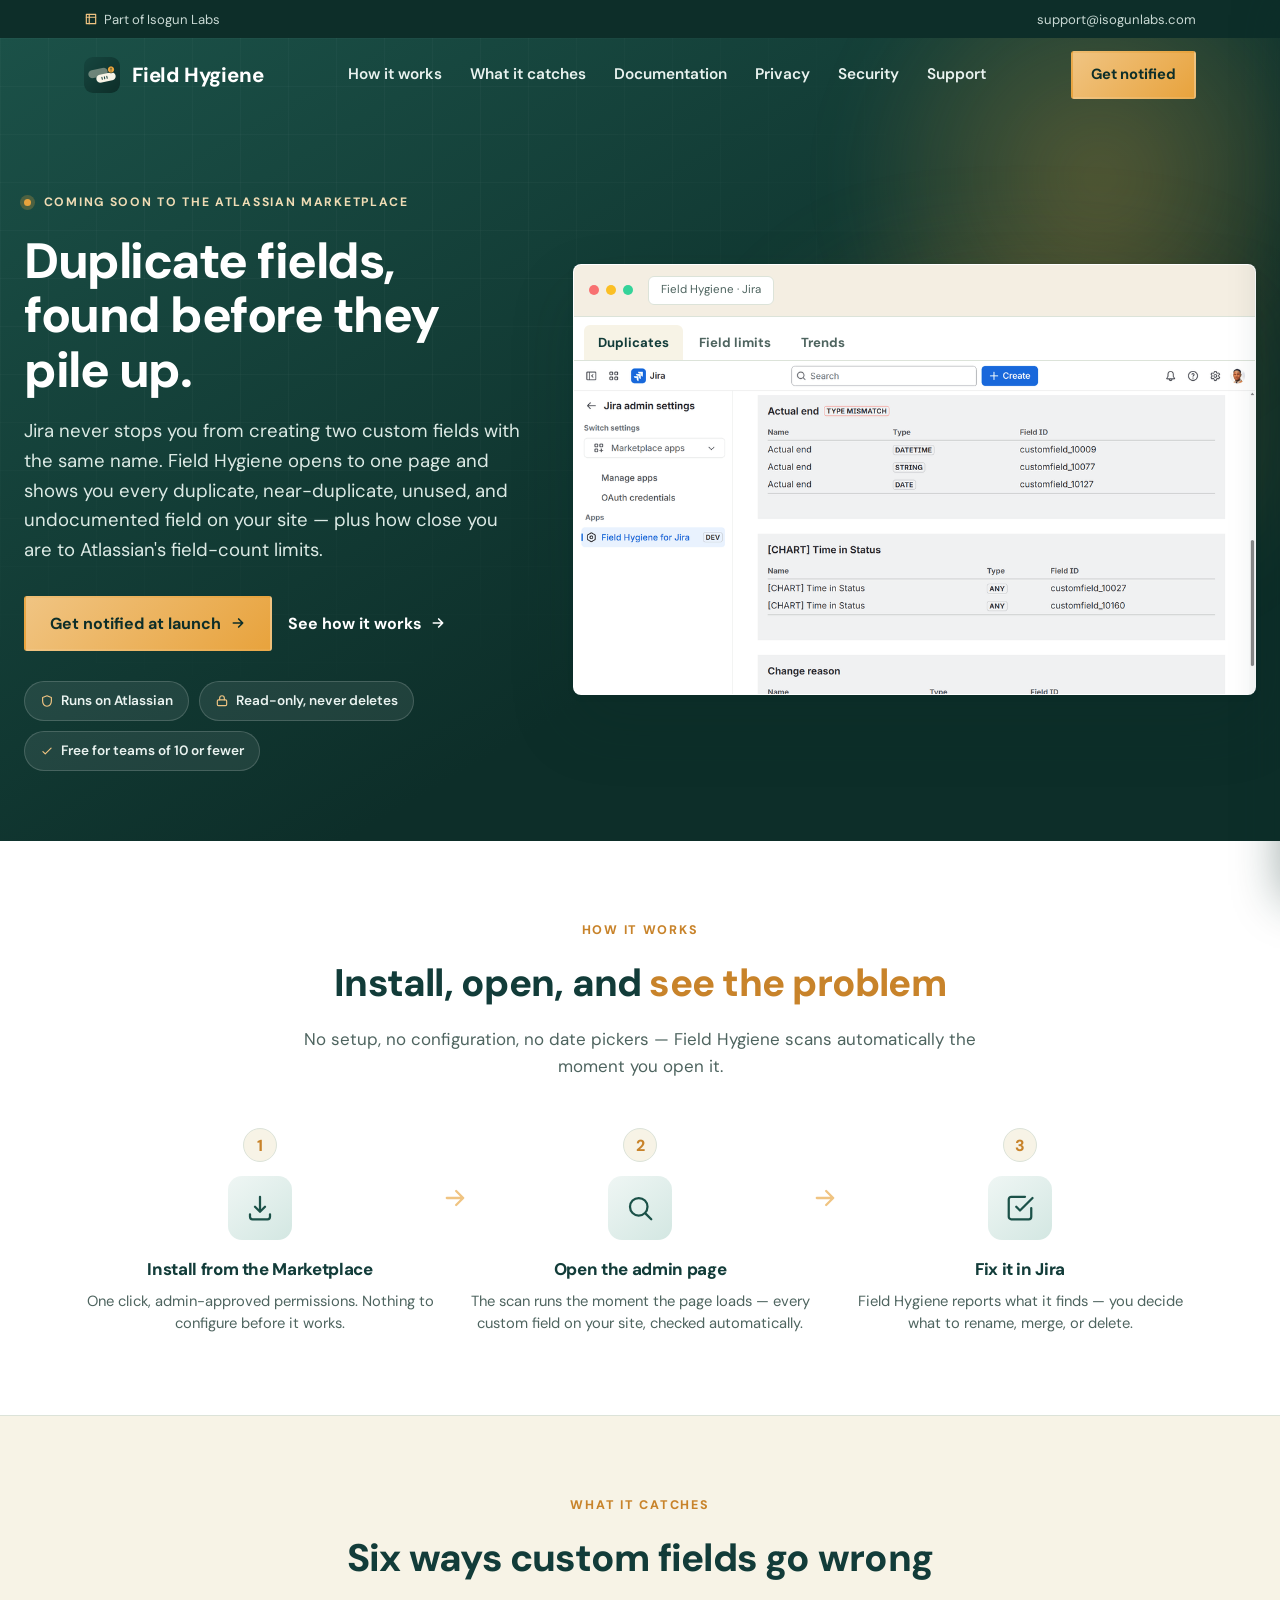
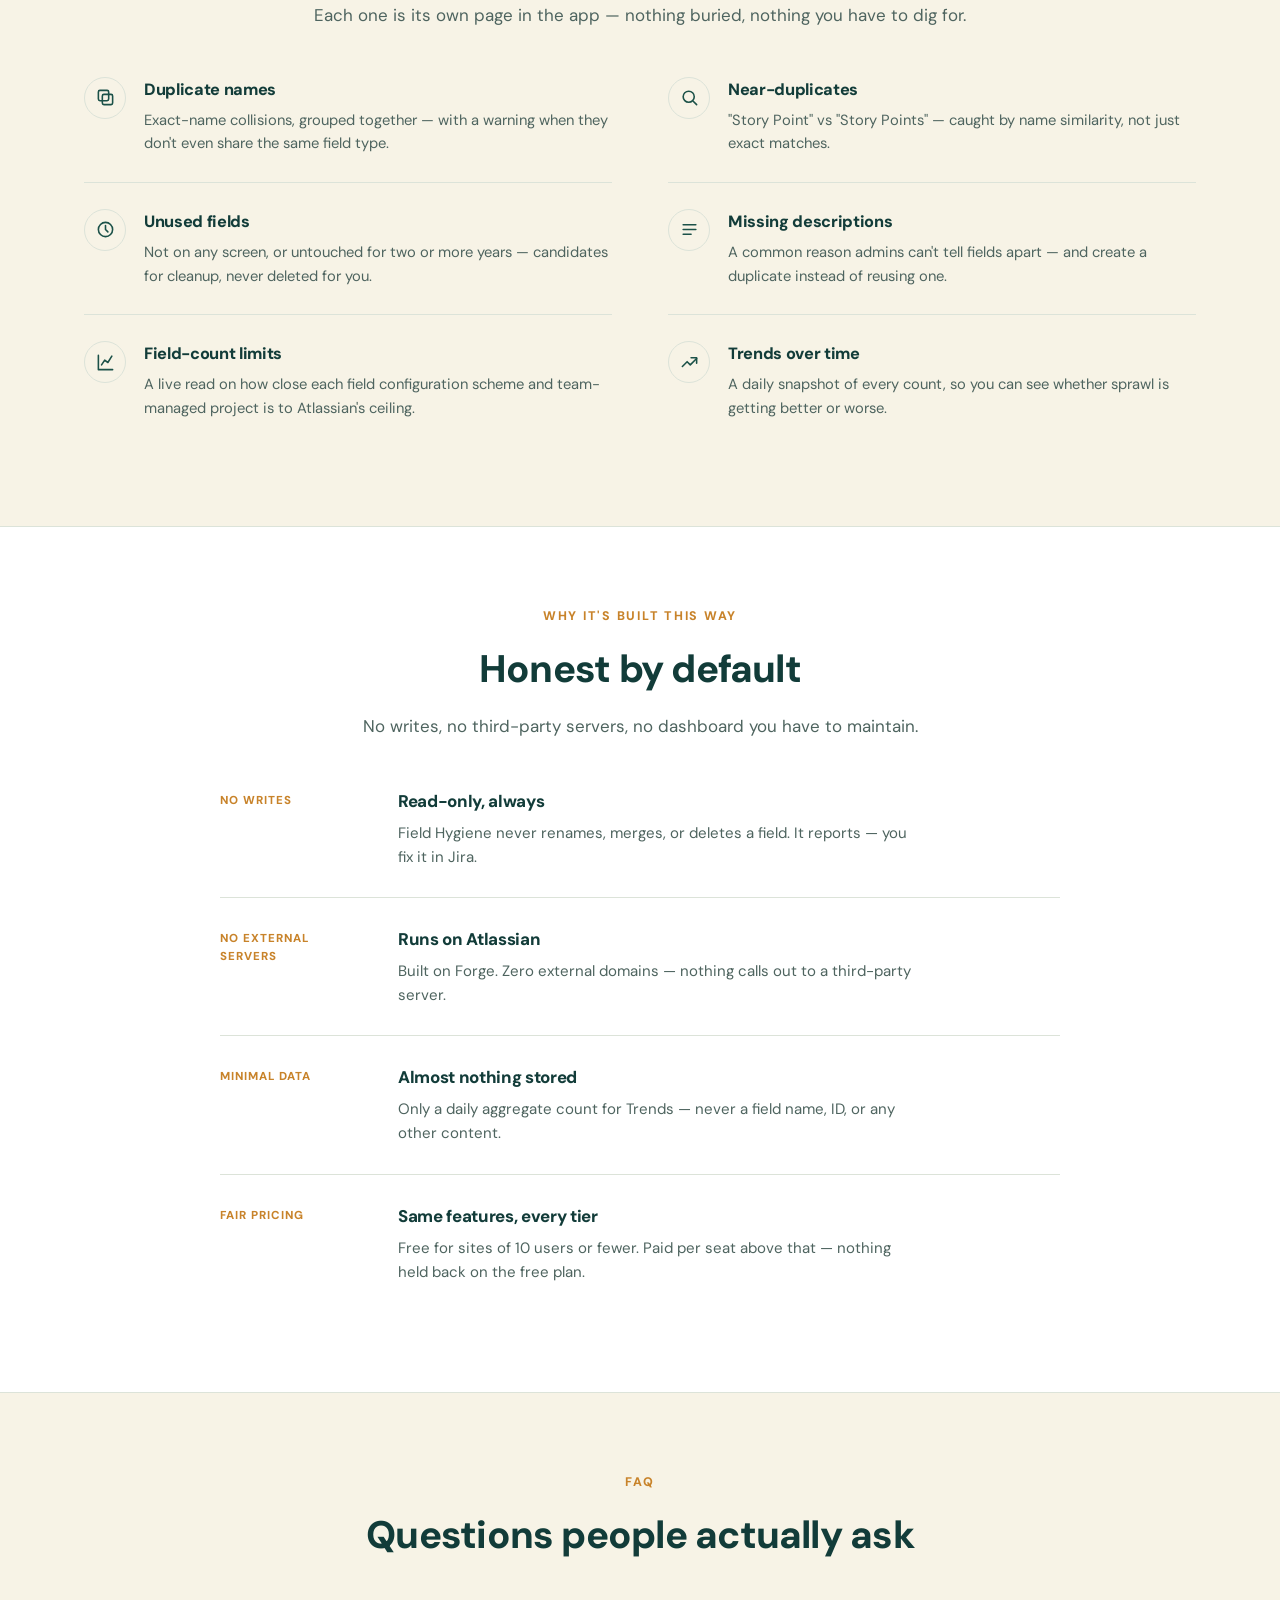
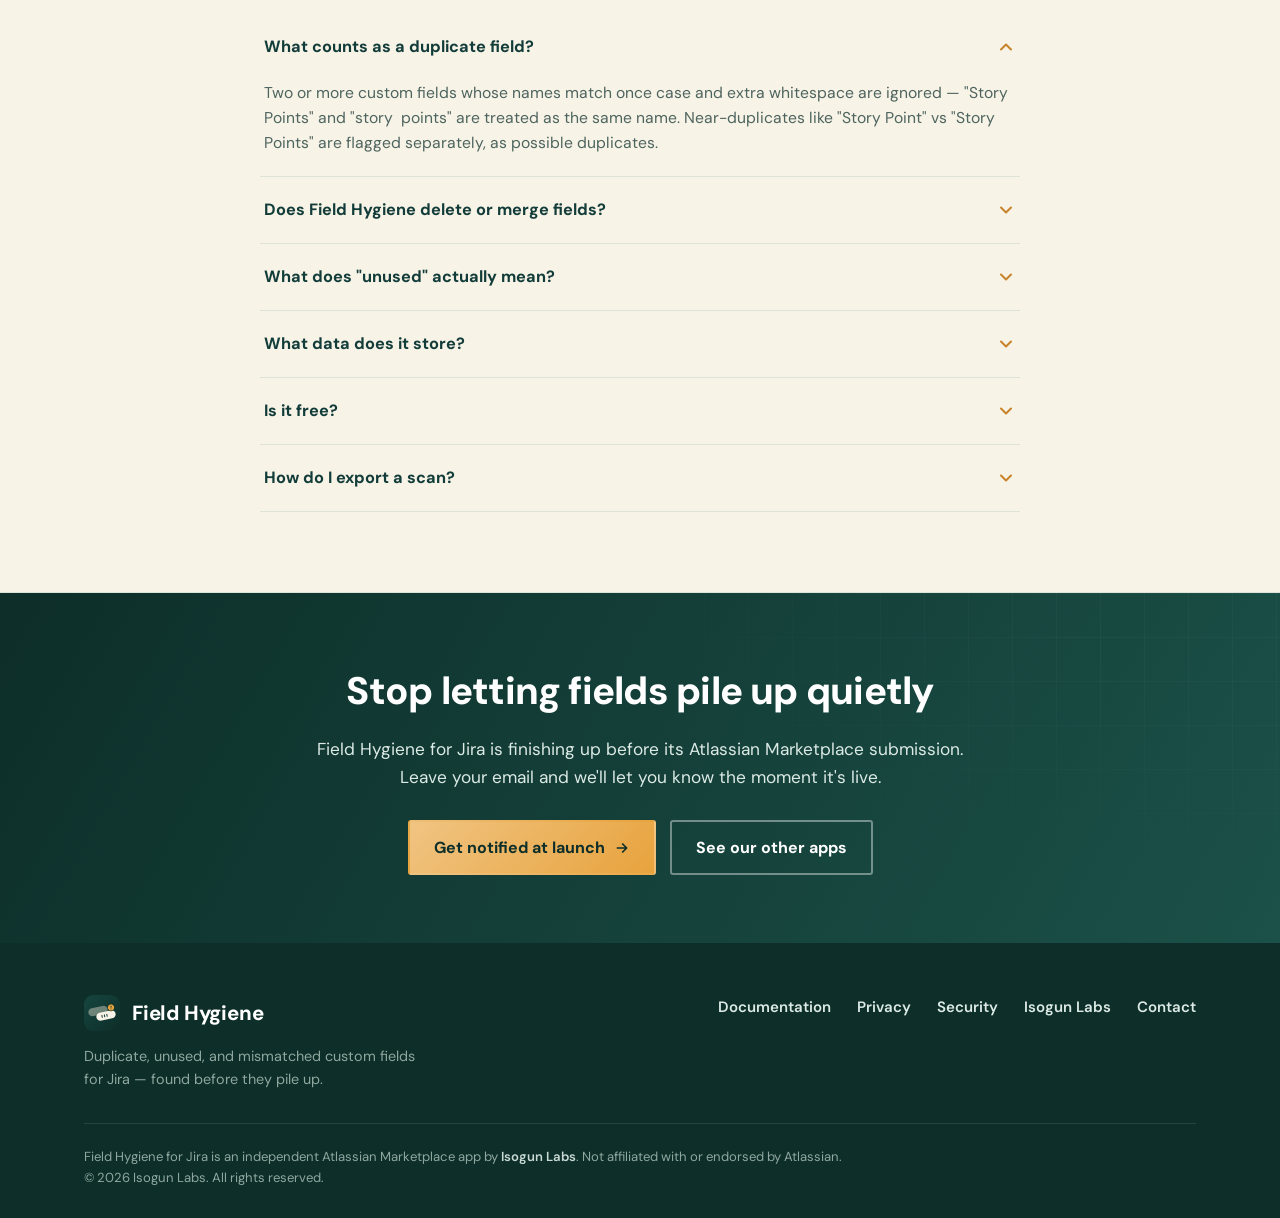
==== commit 88362f71: "Add Support & SLA page Atlassian's Marketplace reviewer requested SLA/hours-of-operation details for" ====
--- a/index.html
+++ b/index.html
@@ -97,7 +97,7 @@
 }
 </script>
 
-<link rel="stylesheet" href="/assets/css/site.css?v=2">
+<link rel="stylesheet" href="/assets/css/site.css?v=4">
 </head>
 <body>
 
@@ -123,6 +123,7 @@
       <a href="docs.html">Documentation</a>
       <a href="privacy.html">Privacy</a>
       <a href="security.html">Security</a>
+      <a href="sla.html">Support</a>
     </div>
     <div class="nav-right">
       <a class="btn btn-amber btn-sm" href="mailto:support@isogunlabs.com?subject=Notify%20me%20when%20Field%20Hygiene%20launches">Get notified</a>
@@ -150,6 +151,7 @@
     <a class="d-link" href="docs.html">Documentation</a>
     <a class="d-link" href="privacy.html">Privacy</a>
     <a class="d-link" href="security.html">Security</a>
+    <a class="d-link" href="sla.html">Support</a>
   </nav>
   <a class="btn btn-amber" href="mailto:support@isogunlabs.com?subject=Notify%20me%20when%20Field%20Hygiene%20launches">Get notified</a>
 </aside>
--- a/assets/css/site.css
+++ b/assets/css/site.css
@@ -215,7 +215,7 @@
 .page-hero .wrap { padding:52px 24px 44px; }
 .page-hero .page-title { font-size:clamp(1.7rem,3.4vw,2.3rem); font-weight:800; margin:22px 0 4px; }
 .page-hero .updated { opacity:.85; font-size:.9rem; }
-.legal { padding:44px 0 24px; }
+.legal { padding-top:44px; padding-bottom:24px; }
 .legal .lead { font-size:1.05rem; color:var(--body); }
 .legal section { border-top:1px solid var(--line); padding-top:24px; margin-top:24px; }
 .legal h2 { font-size:1.2rem; margin:0 0 8px; }
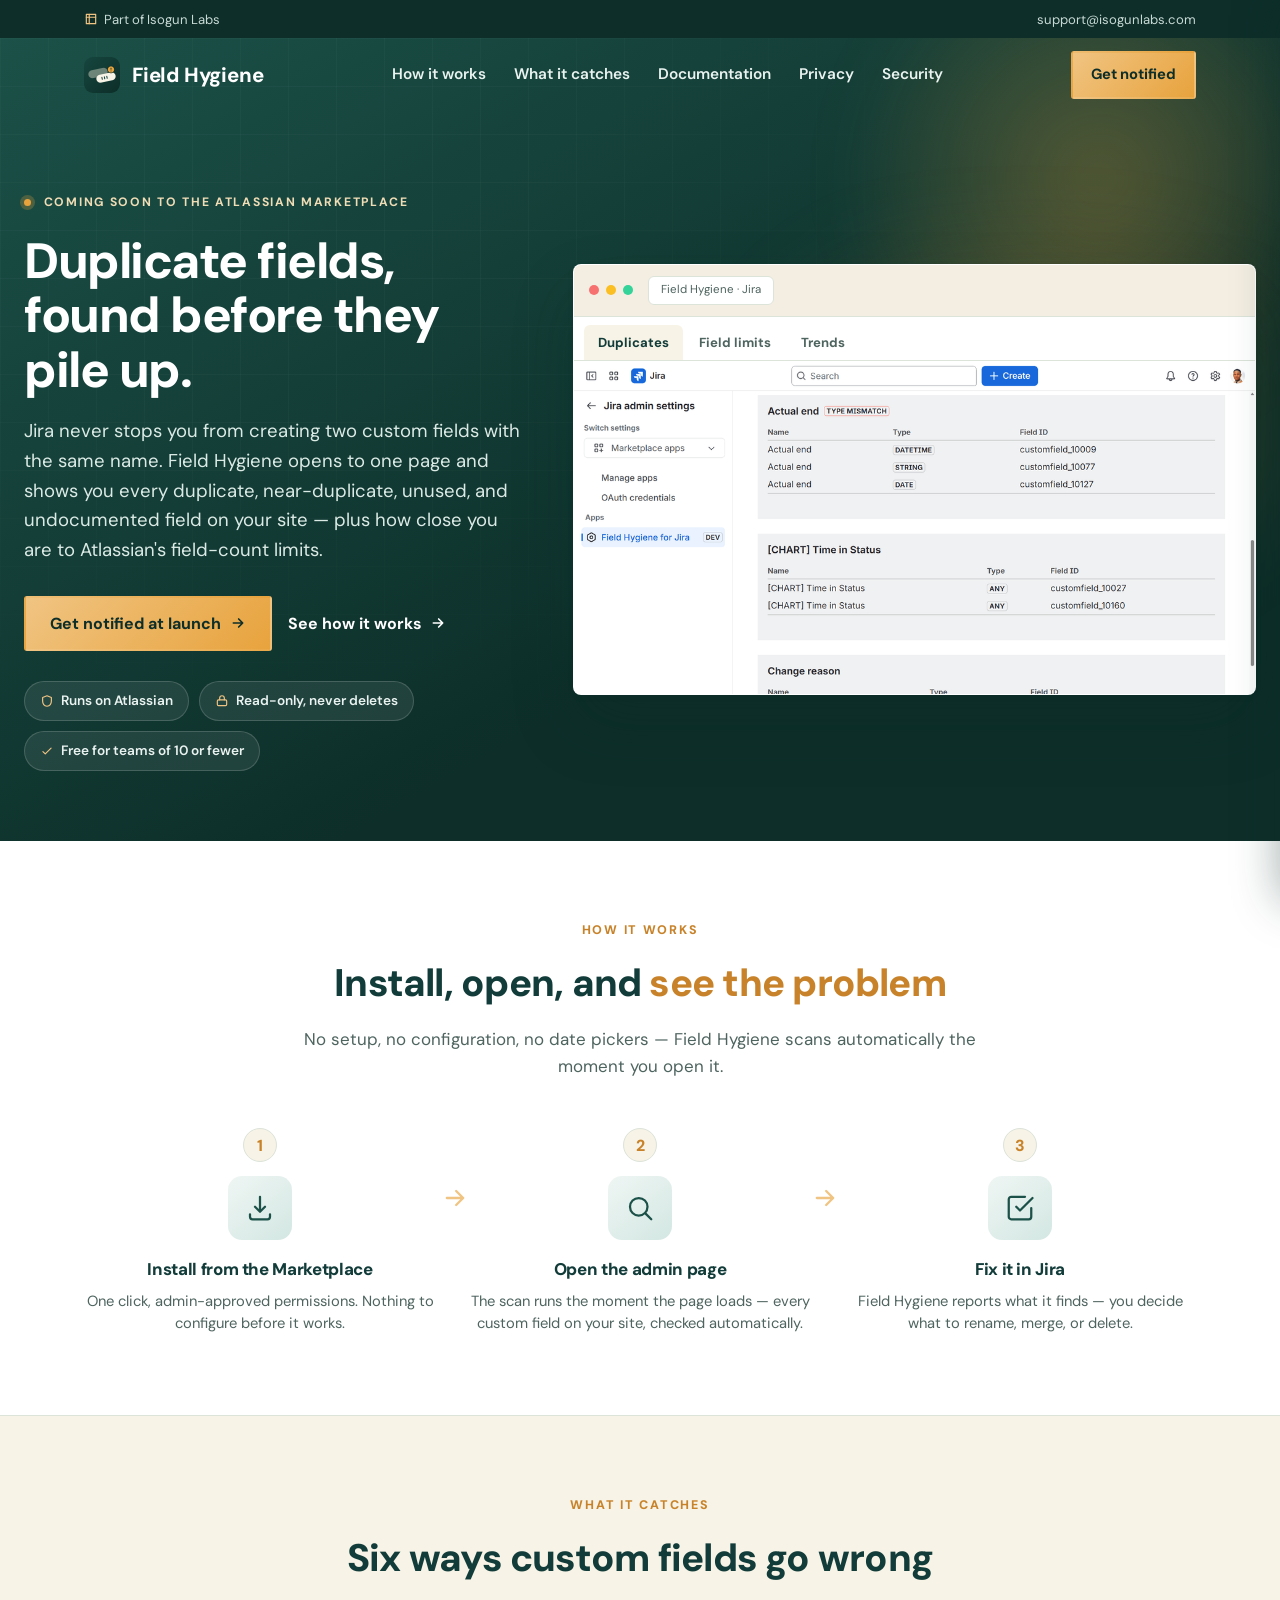
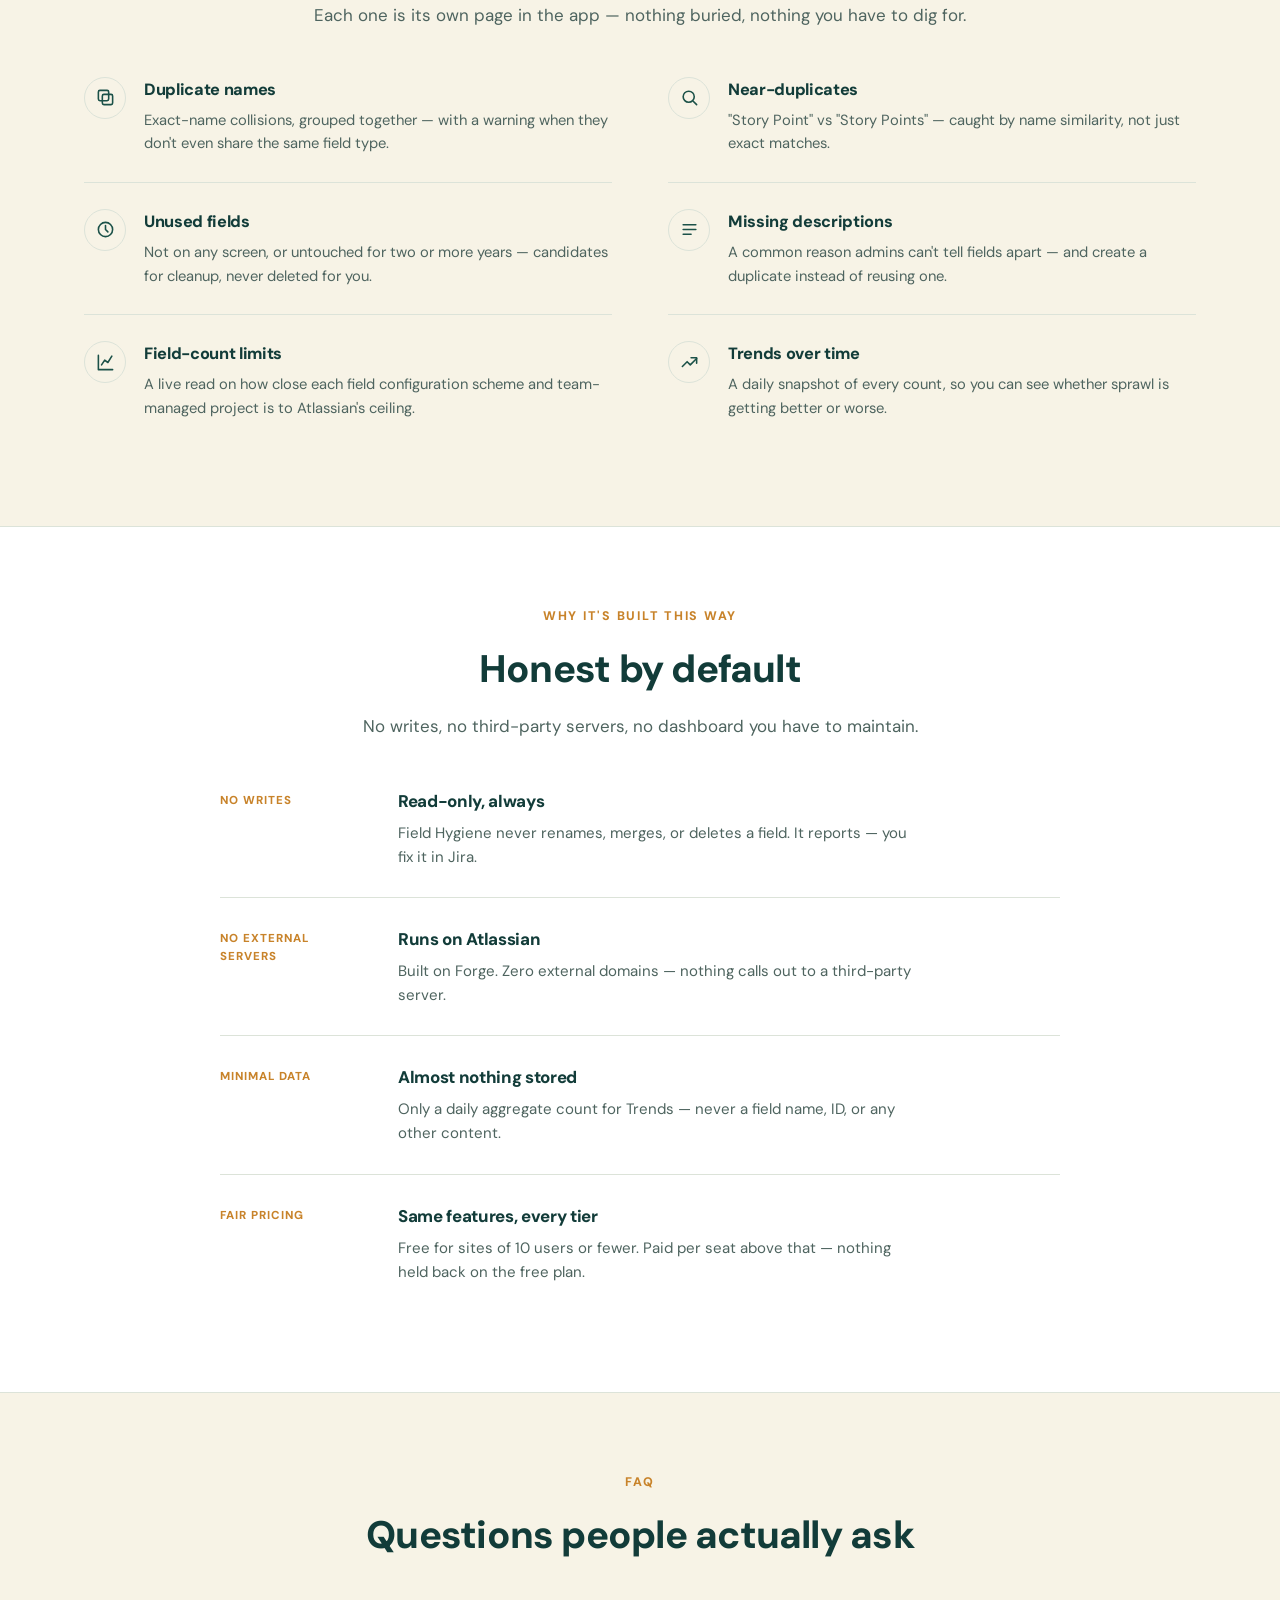
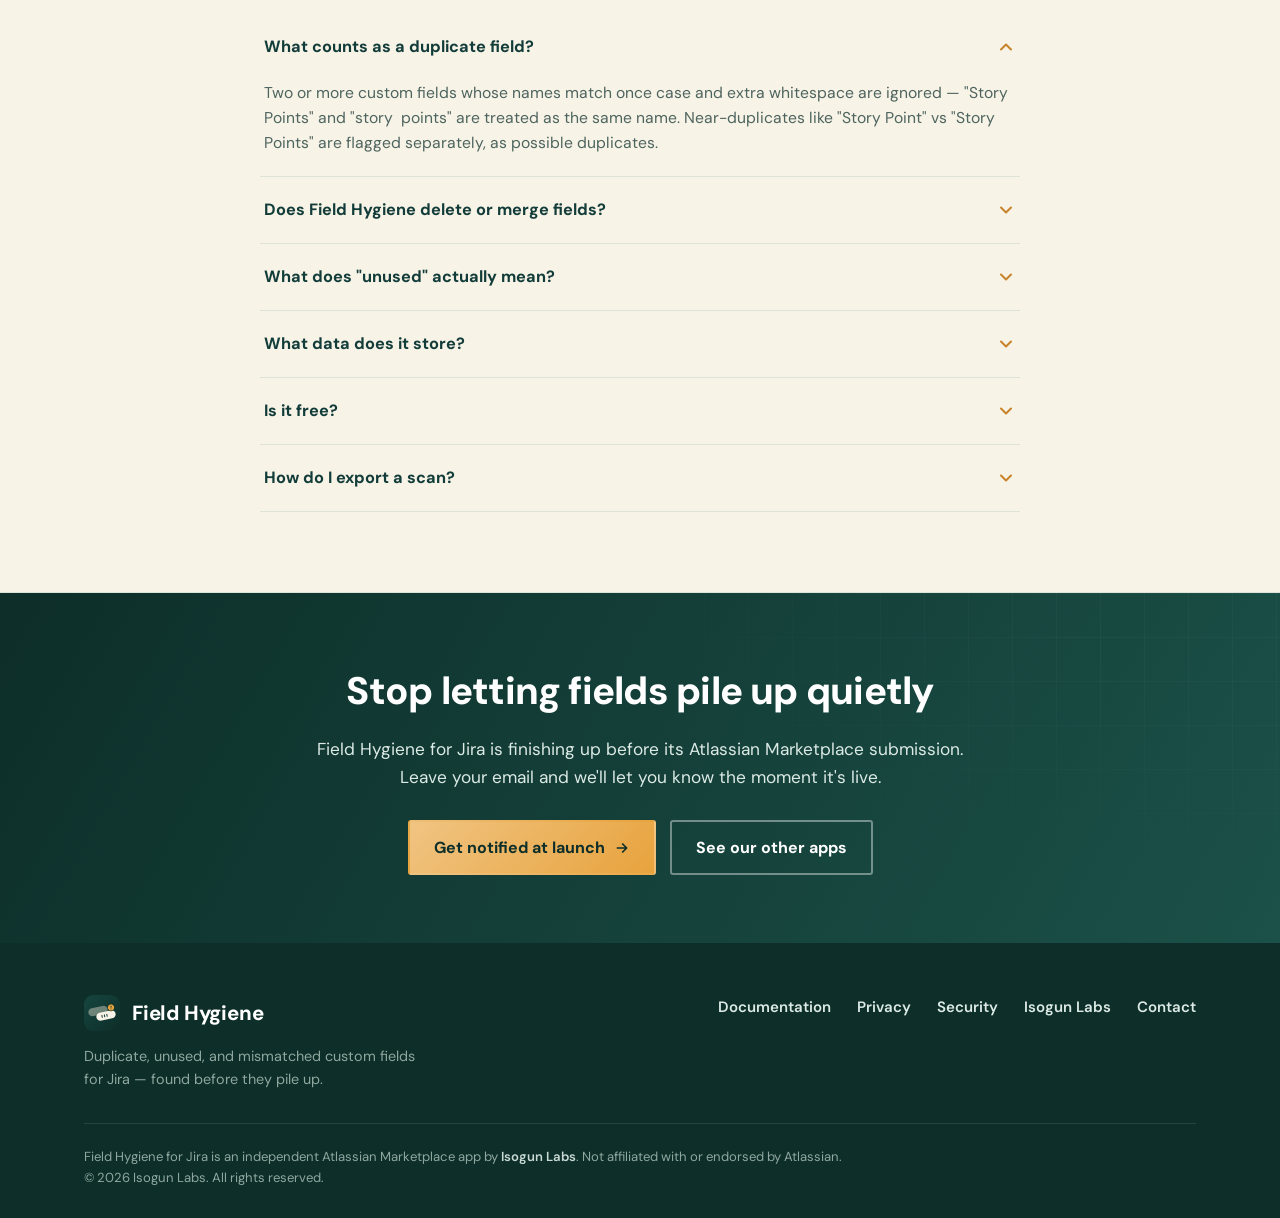
==== commit 1bbf362f: "Revert "Add Support & SLA page" This reverts commit 88362f71b85affc431f807f2cdb21d0252d22964." ====
--- a/index.html
+++ b/index.html
@@ -123,7 +123,6 @@
       <a href="docs.html">Documentation</a>
       <a href="privacy.html">Privacy</a>
       <a href="security.html">Security</a>
-      <a href="sla.html">Support</a>
     </div>
     <div class="nav-right">
       <a class="btn btn-amber btn-sm" href="mailto:support@isogunlabs.com?subject=Notify%20me%20when%20Field%20Hygiene%20launches">Get notified</a>
@@ -151,7 +150,6 @@
     <a class="d-link" href="docs.html">Documentation</a>
     <a class="d-link" href="privacy.html">Privacy</a>
     <a class="d-link" href="security.html">Security</a>
-    <a class="d-link" href="sla.html">Support</a>
   </nav>
   <a class="btn btn-amber" href="mailto:support@isogunlabs.com?subject=Notify%20me%20when%20Field%20Hygiene%20launches">Get notified</a>
 </aside>
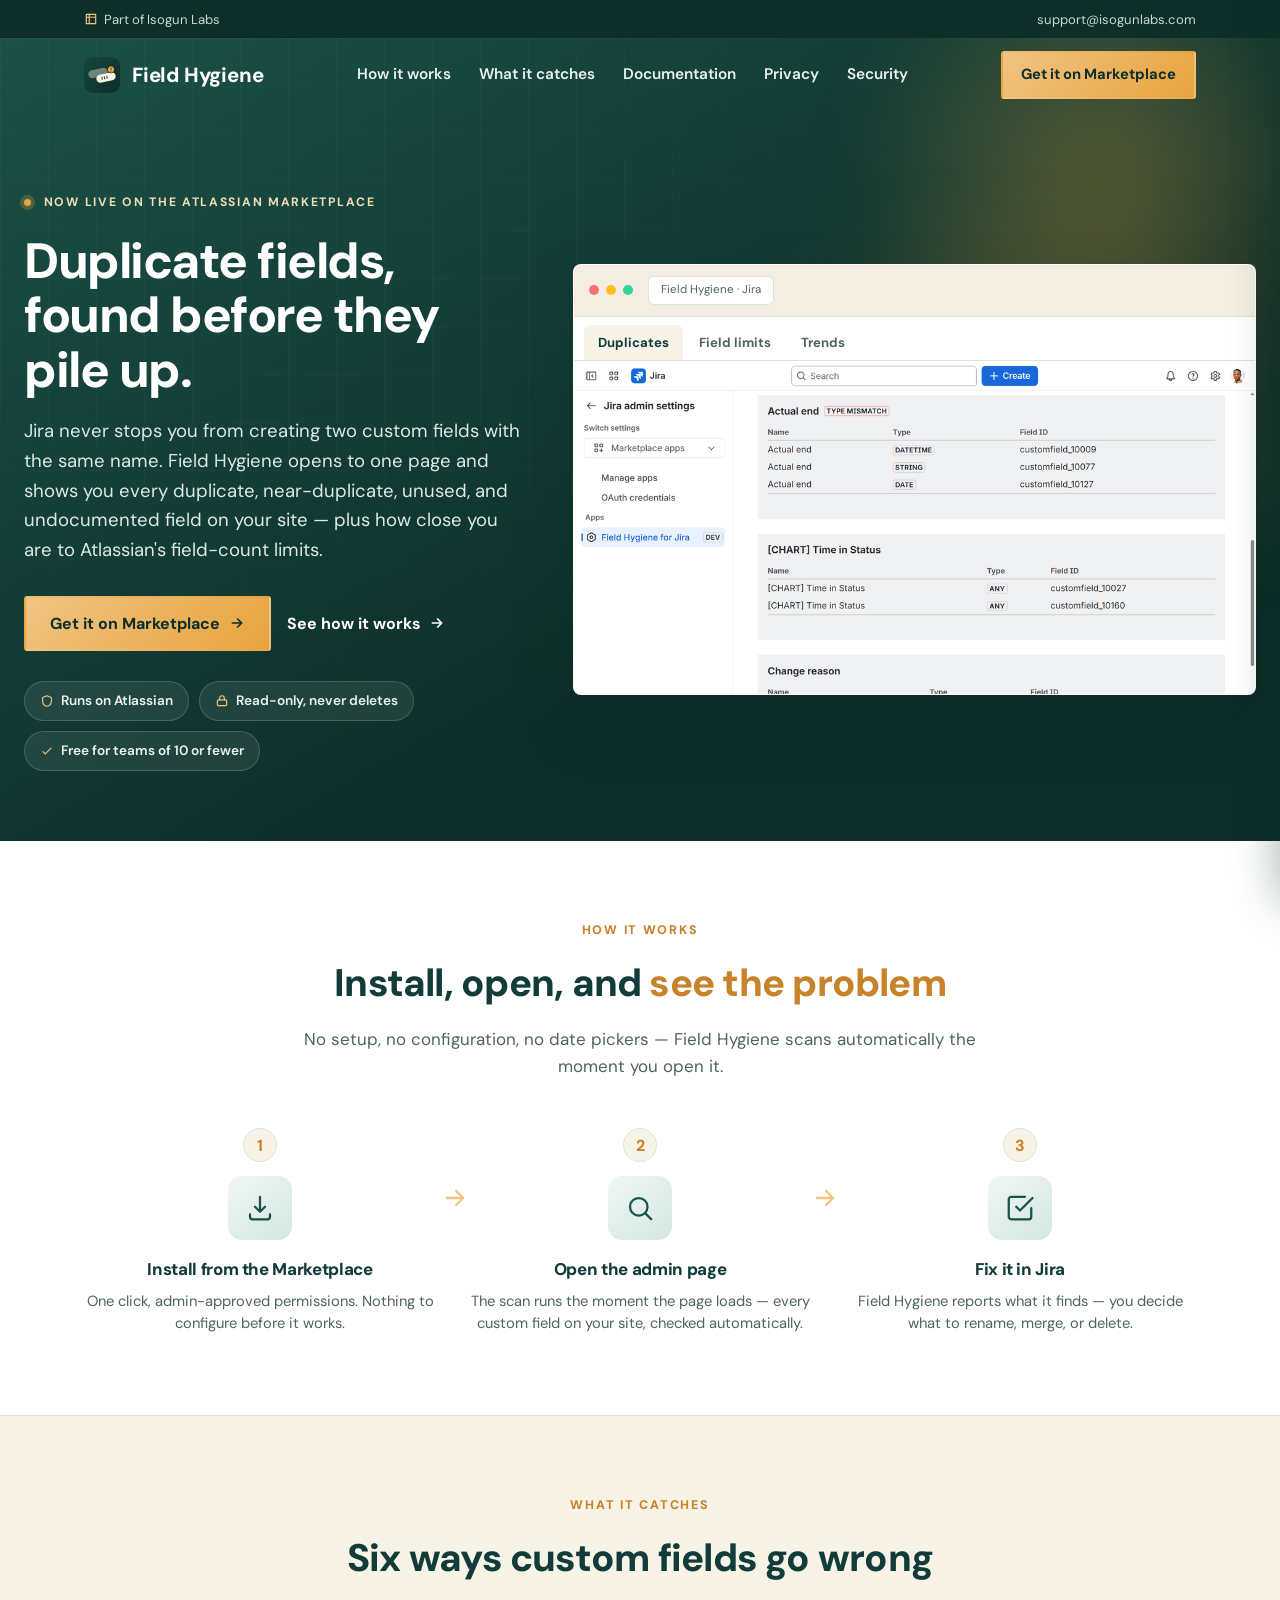
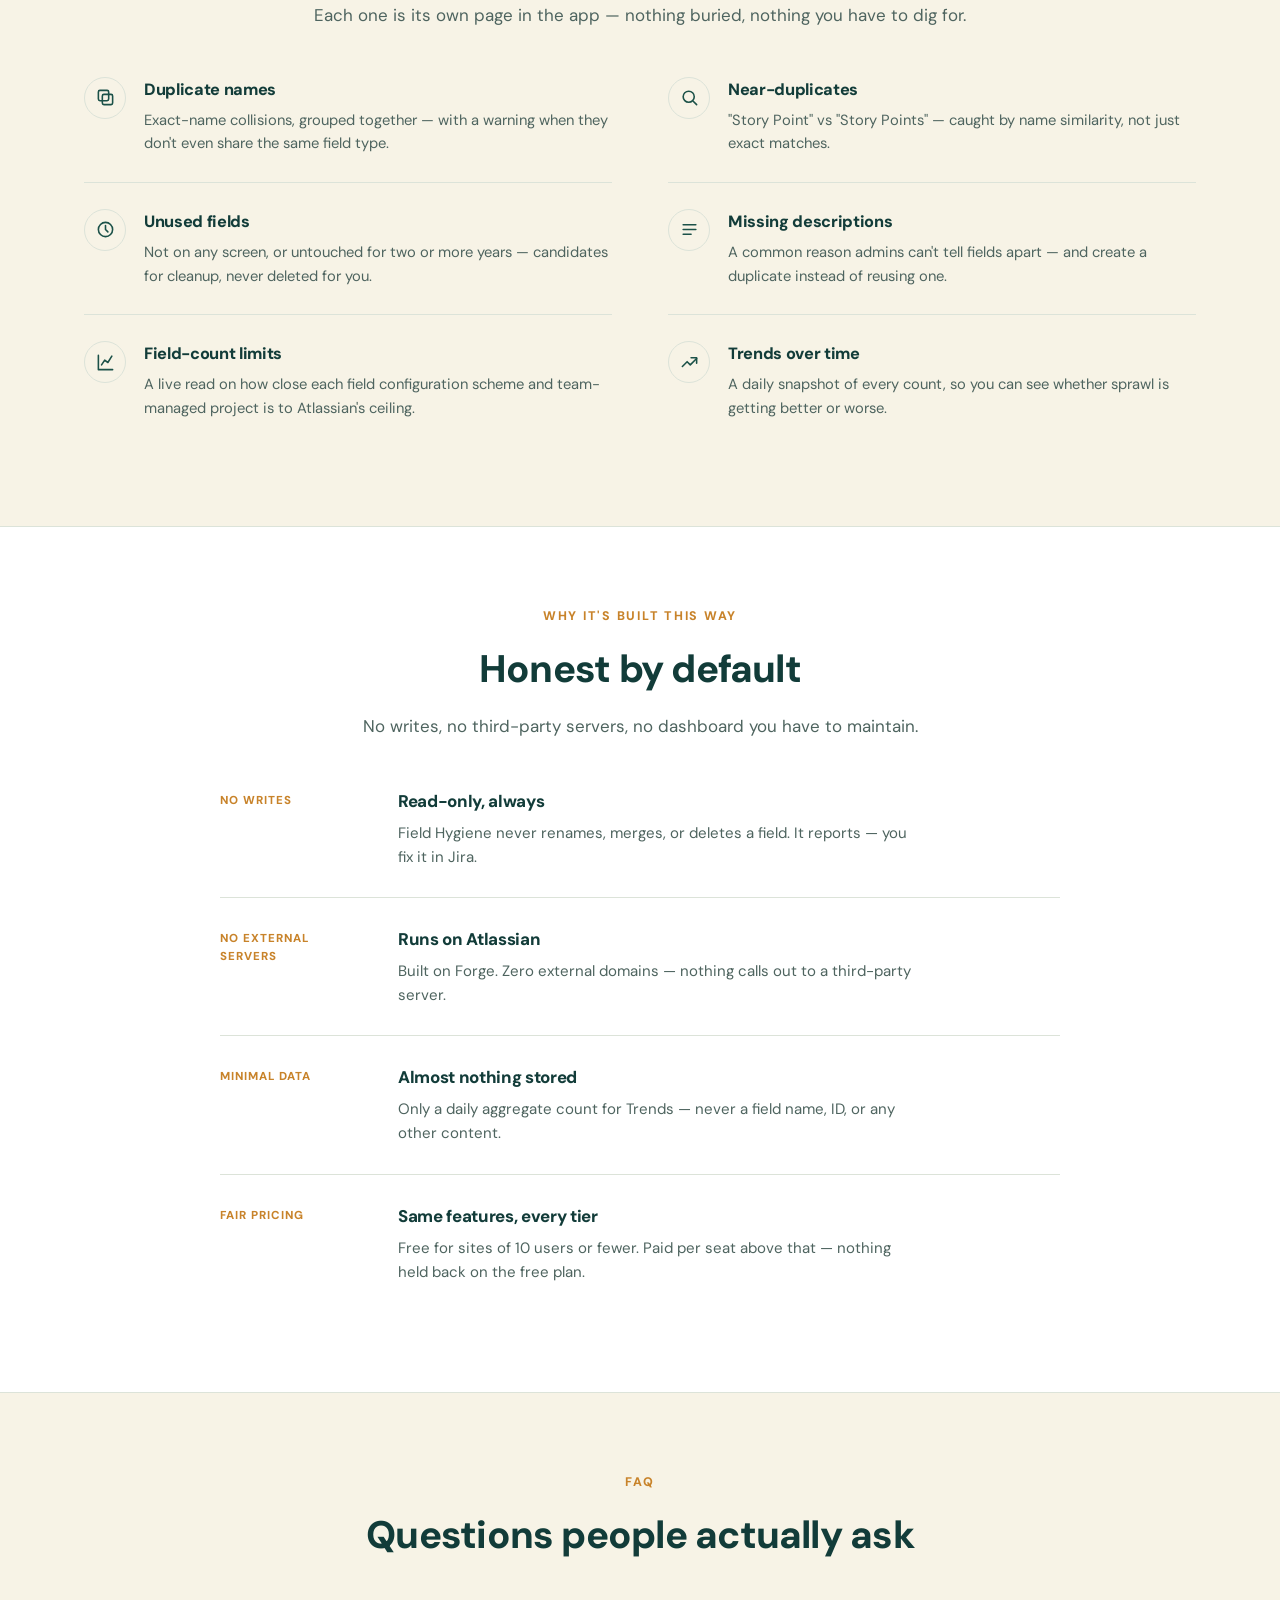
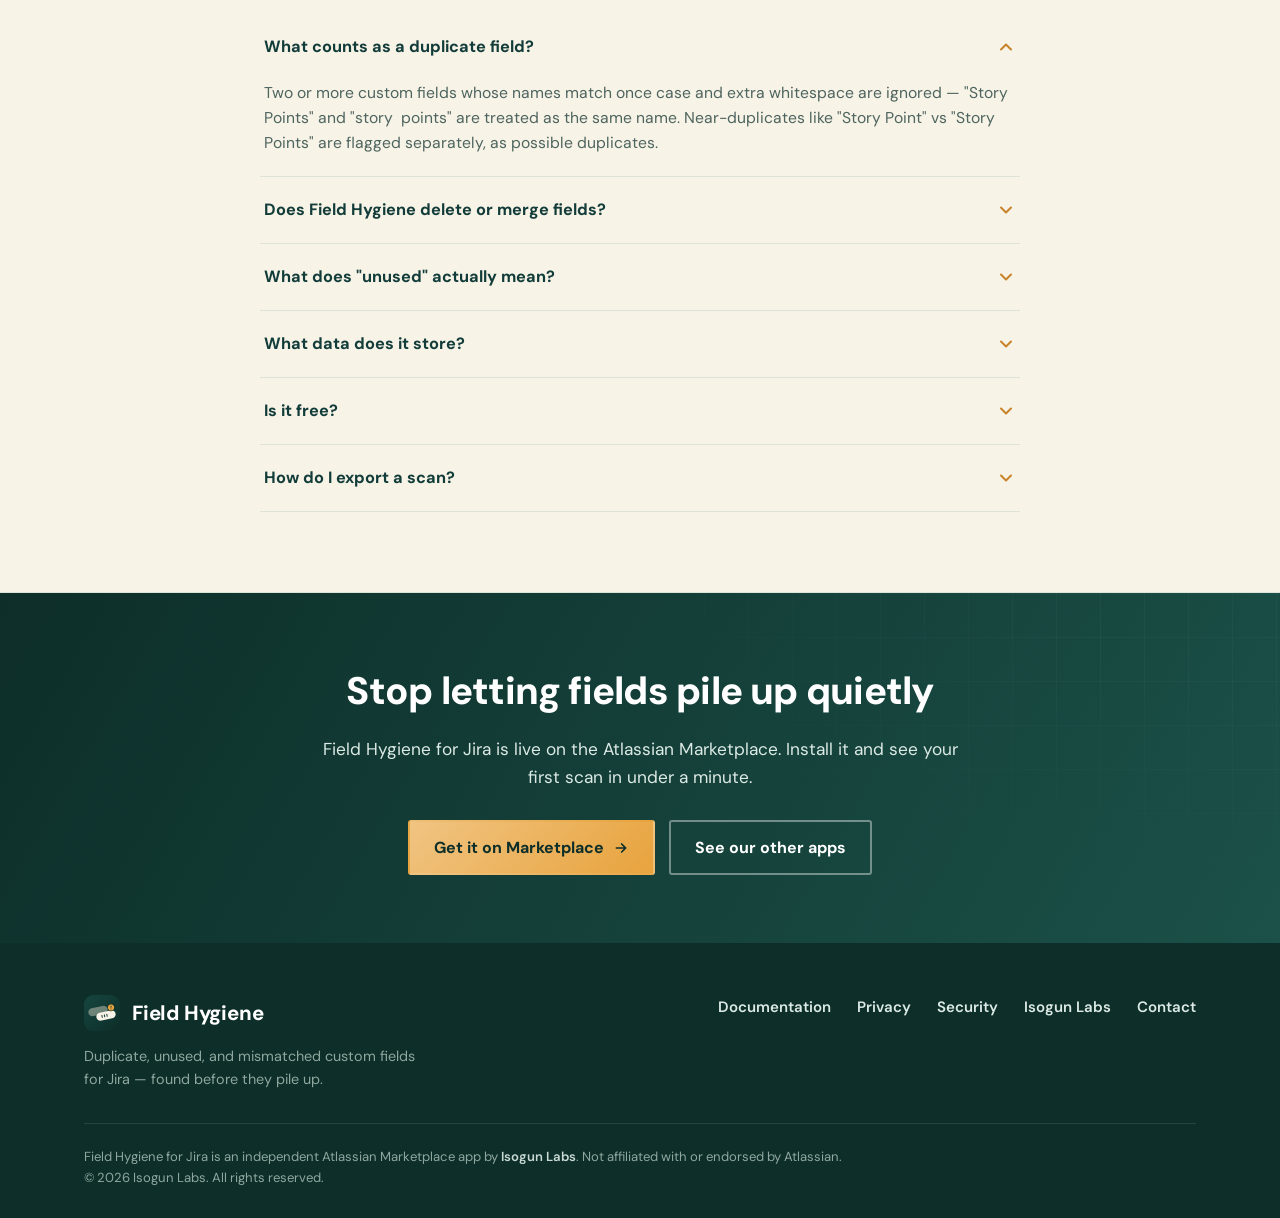
==== commit 2d663e3b: "Update site for Marketplace approval: remove coming-soon language Field Hygiene is approved and live" ====
--- a/index.html
+++ b/index.html
@@ -125,7 +125,7 @@
       <a href="security.html">Security</a>
     </div>
     <div class="nav-right">
-      <a class="btn btn-amber btn-sm" href="mailto:support@isogunlabs.com?subject=Notify%20me%20when%20Field%20Hygiene%20launches">Get notified</a>
+      <a class="btn btn-amber btn-sm" href="https://marketplace.atlassian.com/apps/2905942594" target="_blank" rel="noopener">Get it on Marketplace</a>
       <button class="hamburger" aria-label="Open menu" aria-expanded="false" aria-controls="mobile-drawer">
         <span></span><span></span><span></span>
       </button>
@@ -151,7 +151,7 @@
     <a class="d-link" href="privacy.html">Privacy</a>
     <a class="d-link" href="security.html">Security</a>
   </nav>
-  <a class="btn btn-amber" href="mailto:support@isogunlabs.com?subject=Notify%20me%20when%20Field%20Hygiene%20launches">Get notified</a>
+  <a class="btn btn-amber" href="https://marketplace.atlassian.com/apps/2905942594" target="_blank" rel="noopener">Get it on Marketplace</a>
 </aside>
 
 <header class="hero">
@@ -159,11 +159,11 @@
   <div class="hero-glow" aria-hidden="true"></div>
   <div class="wrap">
     <div class="hero-copy">
-      <span class="eyebrow"><span class="dot"></span> Coming soon to the Atlassian Marketplace</span>
+      <span class="eyebrow"><span class="dot"></span> Now live on the Atlassian Marketplace</span>
       <h1>Duplicate fields, found before they pile up.</h1>
       <p class="lead">Jira never stops you from creating two custom fields with the same name. Field Hygiene opens to one page and shows you every duplicate, near-duplicate, unused, and undocumented field on your site — plus how close you are to Atlassian's field-count limits.</p>
       <div class="hero-actions">
-        <a class="btn btn-amber" href="mailto:support@isogunlabs.com?subject=Notify%20me%20when%20Field%20Hygiene%20launches">Get notified at launch
+        <a class="btn btn-amber" href="https://marketplace.atlassian.com/apps/2905942594" target="_blank" rel="noopener">Get it on Marketplace
           <svg aria-hidden="true" viewBox="0 0 24 24" fill="none" stroke="currentColor" stroke-width="2.5" stroke-linecap="round" stroke-linejoin="round"><path d="M5 12h14M13 6l6 6-6 6"/></svg>
         </a>
         <a class="btn-text" href="#how">See how it works
@@ -398,9 +398,9 @@
   <div class="cta-facets" aria-hidden="true"></div>
   <div class="wrap">
     <h2>Stop letting fields pile up quietly</h2>
-    <p>Field Hygiene for Jira is finishing up before its Atlassian Marketplace submission. Leave your email and we'll let you know the moment it's live.</p>
+    <p>Field Hygiene for Jira is live on the Atlassian Marketplace. Install it and see your first scan in under a minute.</p>
     <div class="cta-actions">
-      <a class="btn btn-amber" href="mailto:support@isogunlabs.com?subject=Notify%20me%20when%20Field%20Hygiene%20launches">Get notified at launch
+      <a class="btn btn-amber" href="https://marketplace.atlassian.com/apps/2905942594" target="_blank" rel="noopener">Get it on Marketplace
         <svg aria-hidden="true" viewBox="0 0 24 24" fill="none" stroke="currentColor" stroke-width="2.5" stroke-linecap="round" stroke-linejoin="round"><path d="M5 12h14M13 6l6 6-6 6"/></svg>
       </a>
       <a class="btn btn-ghost-light" href="https://isogunlabs.com/get-started/">See our other apps</a>
